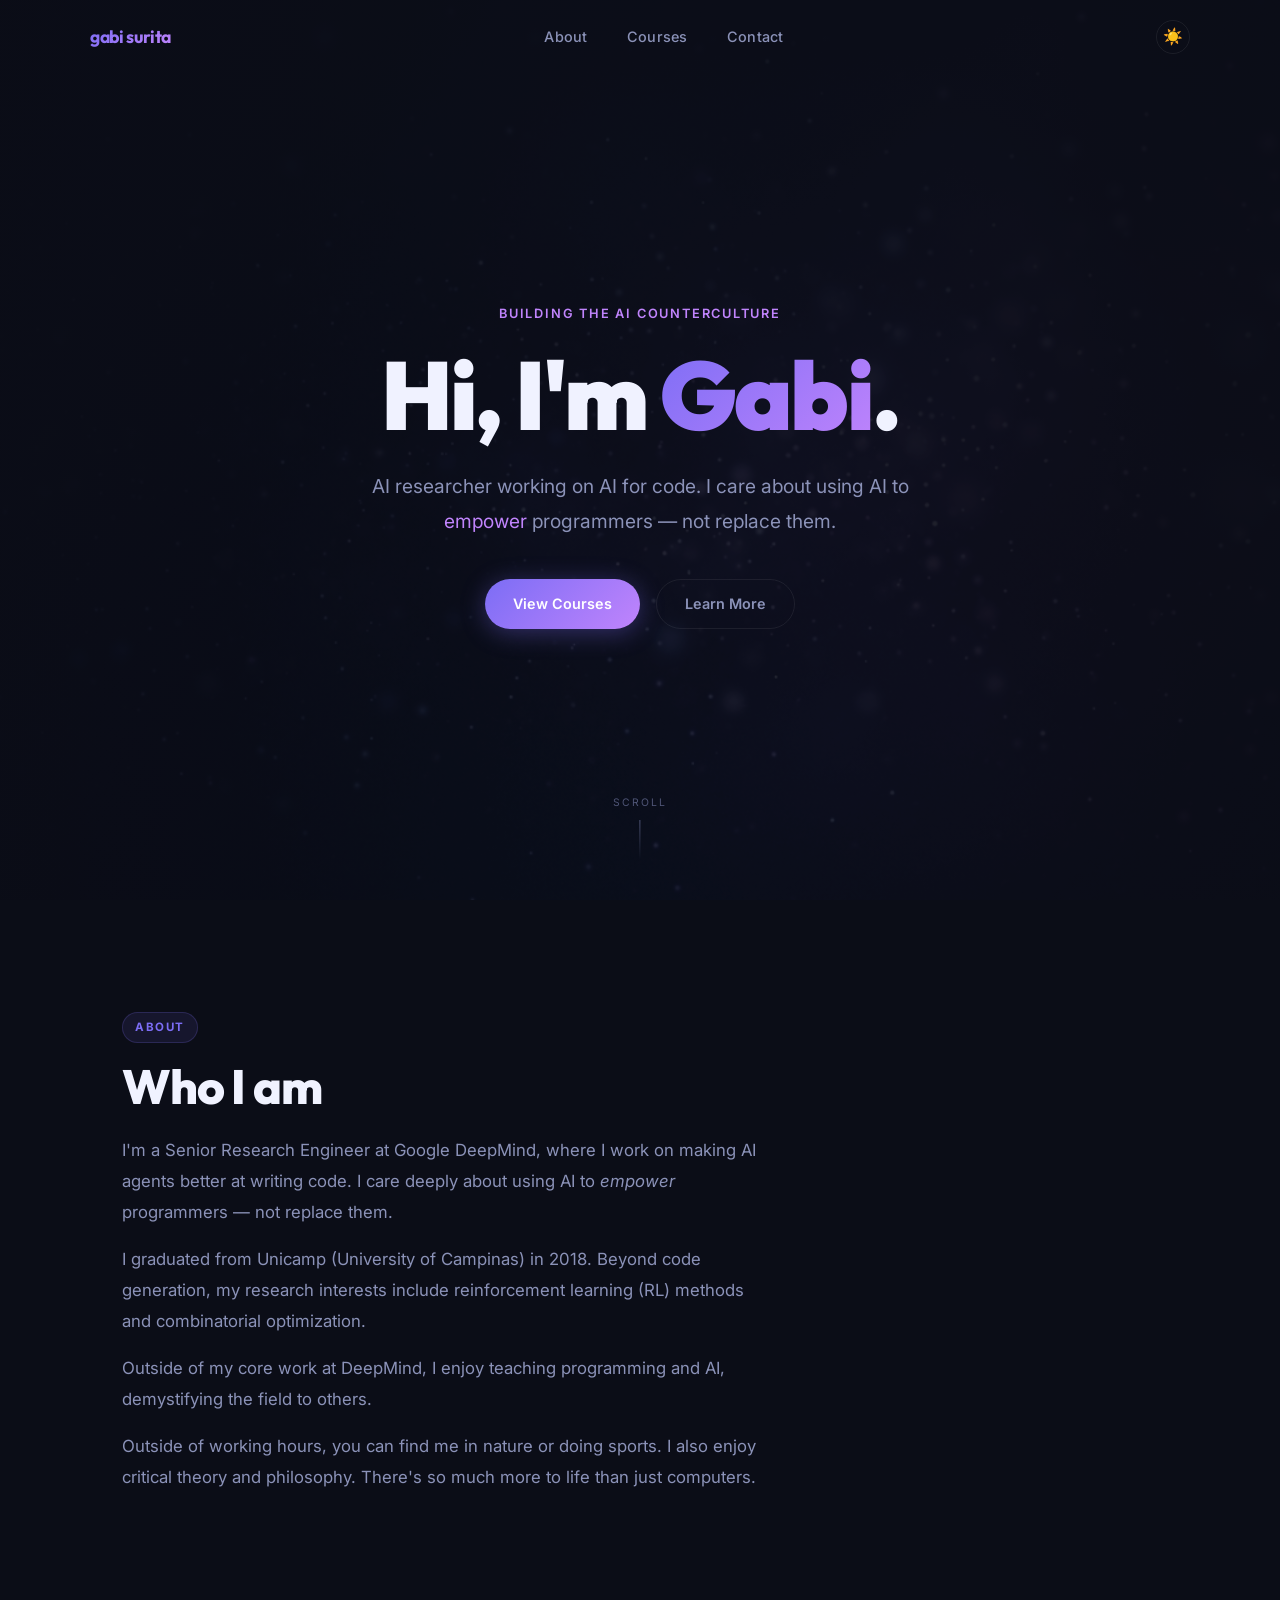
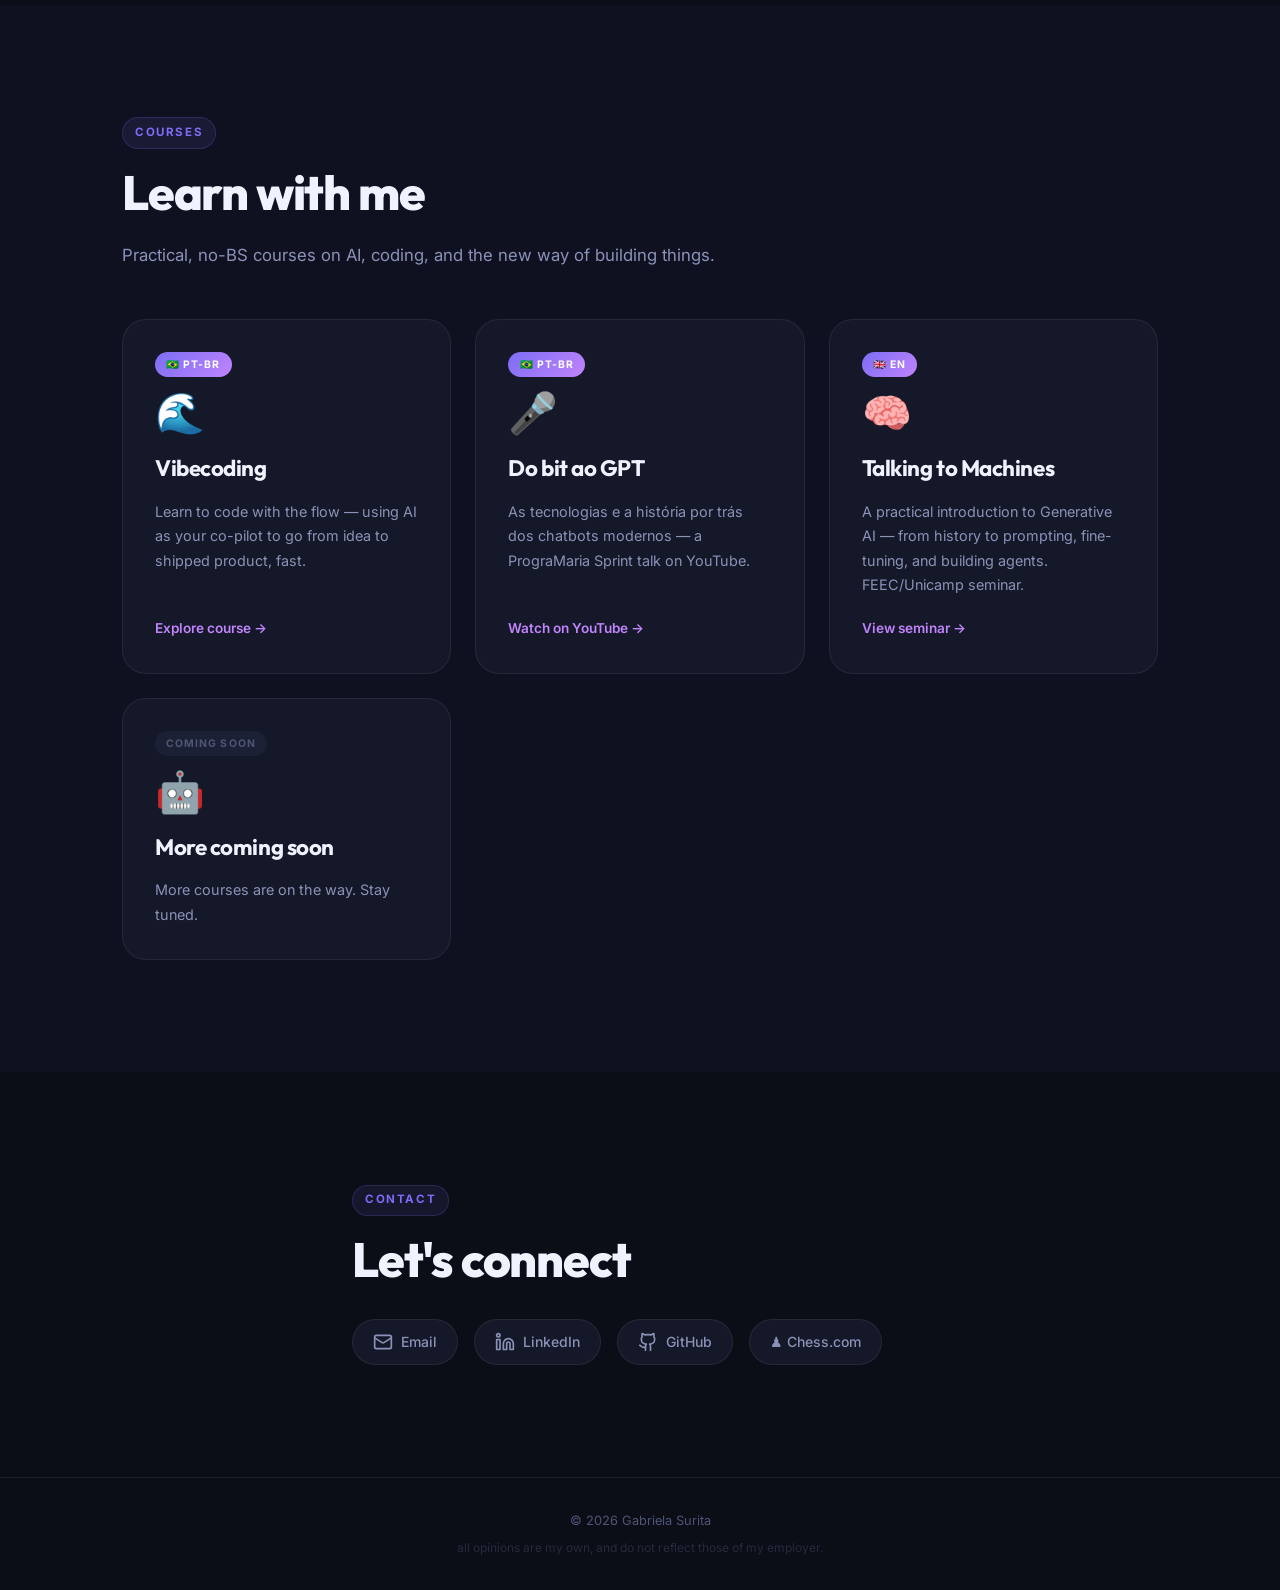
==== index.html @ 7768e952 "Add old courses" ====
<!DOCTYPE html>
<html lang="en">

<head>
  <meta charset="UTF-8" />
  <meta name="viewport" content="width=device-width, initial-scale=1.0" />
  <title>Gabi Surita — Building the AI Counterculture</title>
  <meta name="description"
    content="Gabriela Surita — AI researcher working on Gemini, code generation, and empowering developers through AI." />
  <link rel="preconnect" href="https://fonts.googleapis.com" />
  <link rel="preconnect" href="https://fonts.gstatic.com" crossorigin />
  <link
    href="https://fonts.googleapis.com/css2?family=Inter:wght@300;400;500;600;700&family=Outfit:wght@300;400;600;700;900&display=swap"
    rel="stylesheet" />
  <link rel="stylesheet" href="assets/style.css" />
</head>

<body>

  <!-- NAV -->
  <nav class="nav" id="nav">
    <div class="nav-inner">
      <a href="/" class="nav-logo">gabi surita</a>
      <ul class="nav-links" id="nav-links">
        <li><a href="#about">About</a></li>
        <li><a href="#courses">Courses</a></li>
        <li><a href="#contact">Contact</a></li>
      </ul>
      <button class="nav-toggle" id="nav-toggle" aria-label="Toggle menu">
        <span></span><span></span><span></span>
      </button>
      <button class="theme-toggle" id="theme-toggle" aria-label="Mudar para modo claro">☀️</button>
    </div>
  </nav>

  <!-- HERO -->
  <section class="hero" id="hero">
    <div class="hero-bg"></div>
    <div class="hero-content">
      <p class="hero-eyebrow">Building the AI Counterculture</p>
      <h1 class="hero-title">Hi, I'm <span class="gradient-text">Gabi</span>.</h1>
      <p class="hero-subtitle">AI researcher working on AI for code. I care about using AI to <em>empower</em>
        programmers — not replace them.</p>
      <div class="hero-cta">
        <a href="#courses" class="btn btn-primary" id="hero-courses-btn">View Courses</a>
        <a href="#about" class="btn btn-ghost" id="hero-about-btn">Learn More</a>
      </div>
    </div>
    <div class="hero-scroll-hint">
      <span>scroll</span>
      <div class="scroll-line"></div>
    </div>
  </section>

  <!-- ABOUT -->
  <section class="section" id="about">
    <div class="container">
      <span class="section-label">About</span>
      <h2 class="section-title">Who I am</h2>
      <p class="section-body" style="margin-bottom: 1rem;">
        I'm a Senior Research Engineer at Google DeepMind, where I work on making AI agents better at writing code.
        I care deeply about using AI to <em>empower</em> programmers — not replace them.
      </p>
      <p class="section-body" style="margin-bottom: 1rem;">
        I graduated from Unicamp (University of Campinas) in 2018. Beyond code generation, my research interests include
        reinforcement learning (RL) methods and combinatorial optimization.
      </p>
      <p class="section-body" style="margin-bottom: 1rem;">
        Outside of my core work at DeepMind, I enjoy teaching programming and AI, demystifying the field to others.
      <p class="section-body">
        Outside of working hours, you can find me in nature or doing sports. I also enjoy critical theory and
        philosophy. There's so much more to life than just computers.
      </p>
    </div>
  </section>

  <!-- COURSES -->
  <section class="section section-alt" id="courses">
    <div class="container">
      <span class="section-label">Courses</span>
      <h2 class="section-title">Learn with me</h2>
      <p class="section-body">Practical, no-BS courses on AI, coding, and the new way of building things.</p>

      <div class="course-grid">

        <!-- Vibecoding -->
        <a href="courses/vibecoding/" class="course-card" id="course-vibecoding">
          <div class="course-card-tag">🇧🇷 PT-BR</div>
          <div class="course-card-icon">🌊</div>
          <h3 class="course-card-title">Vibecoding</h3>
          <p class="course-card-desc">Learn to code with the flow — using AI as your co-pilot to go from idea to shipped
            product, fast.</p>
          <span class="course-card-cta">Explore course →</span>
        </a>

        <!-- PrograMaria Sprint talk -->
        <a href="https://www.youtube.com/watch?v=aiUDyA1ciVA" target="_blank" rel="noopener" class="course-card"
          id="course-progamaria-talk">
          <div class="course-card-tag">🇧🇷 PT-BR</div>
          <div class="course-card-icon">🎤</div>
          <h3 class="course-card-title">Do bit ao GPT</h3>
          <p class="course-card-desc">As tecnologias e a história por trás dos chatbots modernos — a PrograMaria Sprint
            talk on YouTube.</p>
          <span class="course-card-cta">Watch on YouTube →</span>
        </a>

        <!-- FEEC/Unicamp seminar -->
        <a href="https://feec-seminar-comp-eng.github.io/seminars/seminars-1-2024/6/" target="_blank" rel="noopener"
          class="course-card" id="course-feec-talk">
          <div class="course-card-tag">🇬🇧 EN</div>
          <div class="course-card-icon">🧠</div>
          <h3 class="course-card-title">Talking to Machines</h3>
          <p class="course-card-desc">A practical introduction to Generative AI — from history to prompting,
            fine-tuning, and building agents. FEEC/Unicamp seminar.</p>
          <span class="course-card-cta">View seminar →</span>
        </a>

        <!-- Placeholder card -->
        <div class="course-card course-card-coming" id="course-coming-1">
          <div class="course-card-tag course-card-tag-soon">Coming Soon</div>
          <div class="course-card-icon">🤖</div>
          <h3 class="course-card-title">More coming soon</h3>
          <p class="course-card-desc">More courses are on the way. Stay tuned.</p>
        </div>

      </div>
    </div>
  </section>

  <!-- CONTACT -->
  <section class="section" id="contact">
    <div class="container contact-inner">
      <span class="section-label">Contact</span>
      <h2 class="section-title">Let's connect</h2>
      <div class="contact-links">
        <a href="mailto:gabsurita@gmail.com" class="contact-link" id="contact-email">
          <svg xmlns="http://www.w3.org/2000/svg" width="20" height="20" viewBox="0 0 24 24" fill="none"
            stroke="currentColor" stroke-width="2" stroke-linecap="round" stroke-linejoin="round">
            <rect x="2" y="4" width="20" height="16" rx="2" />
            <path d="m22 7-8.97 5.7a1.94 1.94 0 0 1-2.06 0L2 7" />
          </svg>
          Email
        </a>
        <a href="https://br.linkedin.com/in/gabriela-surita" target="_blank" rel="noopener" class="contact-link"
          id="contact-linkedin">
          <svg xmlns="http://www.w3.org/2000/svg" width="20" height="20" viewBox="0 0 24 24" fill="none"
            stroke="currentColor" stroke-width="2" stroke-linecap="round" stroke-linejoin="round">
            <path d="M16 8a6 6 0 0 1 6 6v7h-4v-7a2 2 0 0 0-2-2 2 2 0 0 0-2 2v7h-4v-7a6 6 0 0 1 6-6z" />
            <rect x="2" y="9" width="4" height="12" />
            <circle cx="4" cy="4" r="2" />
          </svg>
          LinkedIn
        </a>
        <a href="https://github.com/gabisurita" target="_blank" rel="noopener" class="contact-link" id="contact-github">
          <svg xmlns="http://www.w3.org/2000/svg" width="20" height="20" viewBox="0 0 24 24" fill="none"
            stroke="currentColor" stroke-width="2" stroke-linecap="round" stroke-linejoin="round">
            <path
              d="M15 22v-4a4.8 4.8 0 0 0-1-3.5c3 0 6-2 6-5.5.08-1.25-.27-2.48-1-3.5.28-1.15.28-2.35 0-3.5 0 0-1 0-3 1.5-2.64-.5-5.36-.5-8 0C6 2 5 2 5 2c-.3 1.15-.3 2.35 0 3.5A5.403 5.403 0 0 0 4 9c0 3.5 3 5.5 6 5.5-.39.49-.68 1.05-.85 1.65-.17.6-.22 1.23-.15 1.85v4" />
            <path d="M9 18c-4.51 2-5-2-7-2" />
          </svg>
          GitHub
        </a>
        <a href="https://www.chess.com/member/gabsurita" target="_blank" rel="noopener" class="contact-link"
          id="contact-chess">
          ♟ Chess.com
        </a>
      </div>
    </div>
  </section>

  <!-- FOOTER -->
  <footer class="footer">
    <p>© 2026 Gabriela Surita</p>
    <p style="font-size: 0.75rem; opacity: 0.4; margin-top: 0.35rem;">all opinions are my own, and do not reflect those
      of my employer.</p>
  </footer>

  <script src="assets/main.js"></script>
</body>

</html>
---- assets/style.css ----
/* =============================================
   DESIGN TOKENS
   ============================================= */
:root {
  --bg:           #0b0d17;
  --bg-alt:       #0f1120;
  --surface:      #151828;
  --surface-hover:#1c2035;
  --border:       rgba(255,255,255,0.07);
  --text-primary: #f0f2ff;
  --text-secondary:#8b92b8;
  --text-muted:   #4f5576;
  --accent:       #7c6df5;
  --accent-2:     #c084fc;
  --accent-glow:  rgba(124,109,245,0.35);
  --radius-sm:    8px;
  --radius-md:    16px;
  --radius-lg:    24px;
  --font-display: 'Outfit', sans-serif;
  --font-body:    'Inter', sans-serif;
  --transition:   0.25s ease;
  --max-w:        1100px;
}

/* =============================================
   RESET & BASE
   ============================================= */
*, *::before, *::after { box-sizing: border-box; margin: 0; padding: 0; }

html { scroll-behavior: smooth; font-size: 16px; }

body {
  font-family: var(--font-body);
  background: var(--bg);
  color: var(--text-primary);
  line-height: 1.7;
  -webkit-font-smoothing: antialiased;
  overflow-x: hidden;
}

a { color: inherit; text-decoration: none; }
img { max-width: 100%; display: block; }
ul { list-style: none; }

/* =============================================
   UTILITY
   ============================================= */
.container {
  max-width: var(--max-w);
  margin: 0 auto;
  padding: 0 2rem;
}

.gradient-text {
  background: linear-gradient(135deg, var(--accent), var(--accent-2));
  -webkit-background-clip: text;
  -webkit-text-fill-color: transparent;
  background-clip: text;
}

/* =============================================
   NAV
   ============================================= */
.nav {
  position: fixed;
  top: 0;
  width: 100%;
  z-index: 100;
  padding: 1.25rem 2rem;
  transition: background var(--transition), backdrop-filter var(--transition);
}

.nav.scrolled {
  background: rgba(11,13,23,0.85);
  backdrop-filter: blur(18px);
  -webkit-backdrop-filter: blur(18px);
  border-bottom: 1px solid var(--border);
}

.nav-inner {
  max-width: var(--max-w);
  margin: 0 auto;
  display: flex;
  align-items: center;
  justify-content: space-between;
}

.nav-logo {
  font-family: var(--font-display);
  font-weight: 700;
  font-size: 1.1rem;
  letter-spacing: -0.02em;
  background: linear-gradient(135deg, var(--accent), var(--accent-2));
  -webkit-background-clip: text;
  -webkit-text-fill-color: transparent;
  background-clip: text;
}

.nav-links {
  display: flex;
  gap: 2.5rem;
}

.nav-links a {
  font-size: 0.9rem;
  color: var(--text-secondary);
  font-weight: 500;
  letter-spacing: 0.01em;
  transition: color var(--transition);
}

.nav-links a:hover { color: var(--text-primary); }

.nav-toggle {
  display: none;
  flex-direction: column;
  gap: 5px;
  background: none;
  border: none;
  cursor: pointer;
  padding: 4px;
}

.nav-toggle span {
  display: block;
  width: 22px;
  height: 2px;
  background: var(--text-secondary);
  border-radius: 2px;
  transition: var(--transition);
}

/* =============================================
   BUTTONS
   ============================================= */
.btn {
  display: inline-flex;
  align-items: center;
  gap: 0.5rem;
  padding: 0.75rem 1.75rem;
  border-radius: 100px;
  font-size: 0.9rem;
  font-weight: 600;
  font-family: var(--font-body);
  cursor: pointer;
  transition: all var(--transition);
  border: none;
}

.btn-primary {
  background: linear-gradient(135deg, var(--accent), var(--accent-2));
  color: #fff;
  box-shadow: 0 4px 24px var(--accent-glow);
}

.btn-primary:hover {
  transform: translateY(-2px);
  box-shadow: 0 8px 32px var(--accent-glow);
}

.btn-ghost {
  background: transparent;
  color: var(--text-secondary);
  border: 1px solid var(--border);
}

.btn-ghost:hover {
  color: var(--text-primary);
  border-color: rgba(255,255,255,0.2);
  background: var(--surface);
}

/* =============================================
   HERO
   ============================================= */
.hero {
  position: relative;
  min-height: 100vh;
  display: flex;
  flex-direction: column;
  align-items: center;
  justify-content: center;
  text-align: center;
  overflow: hidden;
  padding: 6rem 2rem 4rem;
}

.hero-bg {
  position: absolute;
  inset: 0;
  background-image: url('../assets/hero_bg.png');
  background-size: cover;
  background-position: center;
  opacity: 0.55;
  z-index: 0;
}

.hero-bg::after {
  content: '';
  position: absolute;
  inset: 0;
  background: radial-gradient(ellipse at center bottom, rgba(11,13,23,0.7) 0%, rgba(11,13,23,0.95) 75%);
}

.hero-content {
  position: relative;
  z-index: 1;
  max-width: 780px;
}

.hero-eyebrow {
  font-size: 0.8rem;
  font-weight: 600;
  letter-spacing: 0.14em;
  text-transform: uppercase;
  color: var(--accent-2);
  margin-bottom: 1.25rem;
  opacity: 0;
  animation: fadeUp 0.7s 0.2s forwards;
}

.hero-title {
  font-family: var(--font-display);
  font-size: clamp(3rem, 8vw, 6rem);
  font-weight: 900;
  line-height: 1.05;
  letter-spacing: -0.03em;
  margin-bottom: 1.5rem;
  opacity: 0;
  animation: fadeUp 0.7s 0.35s forwards;
}

.hero-subtitle {
  font-size: clamp(1rem, 2.5vw, 1.2rem);
  color: var(--text-secondary);
  max-width: 580px;
  margin: 0 auto 2.5rem;
  line-height: 1.8;
  opacity: 0;
  animation: fadeUp 0.7s 0.5s forwards;
}

.hero-subtitle em { color: var(--accent-2); font-style: normal; }

.hero-cta {
  display: flex;
  gap: 1rem;
  justify-content: center;
  flex-wrap: wrap;
  opacity: 0;
  animation: fadeUp 0.7s 0.65s forwards;
}

.hero-scroll-hint {
  position: absolute;
  bottom: 2.5rem;
  left: 50%;
  transform: translateX(-50%);
  display: flex;
  flex-direction: column;
  align-items: center;
  gap: 0.5rem;
  z-index: 1;
  opacity: 0;
  animation: fadeIn 1s 1.2s forwards;
}

.hero-scroll-hint span {
  font-size: 0.65rem;
  letter-spacing: 0.18em;
  text-transform: uppercase;
  color: var(--text-muted);
}

.scroll-line {
  width: 1px;
  height: 40px;
  background: linear-gradient(to bottom, var(--text-muted), transparent);
  animation: scrollPulse 2s infinite;
}

/* =============================================
   SECTIONS
   ============================================= */
.section {
  padding: 7rem 0;
}

.section-alt {
  background: var(--bg-alt);
}

.section-label {
  display: inline-block;
  font-size: 0.72rem;
  font-weight: 700;
  letter-spacing: 0.14em;
  text-transform: uppercase;
  color: var(--accent);
  margin-bottom: 1rem;
  background: rgba(124,109,245,0.1);
  padding: 0.3rem 0.75rem;
  border-radius: 100px;
  border: 1px solid rgba(124,109,245,0.2);
}

.section-title {
  font-family: var(--font-display);
  font-size: clamp(2rem, 5vw, 3rem);
  font-weight: 800;
  letter-spacing: -0.025em;
  line-height: 1.15;
  margin-bottom: 1.25rem;
}

.section-body {
  font-size: 1.05rem;
  color: var(--text-secondary);
  max-width: 640px;
  line-height: 1.85;
}

/* =============================================
   COURSE GRID
   ============================================= */
.course-grid {
  display: grid;
  grid-template-columns: repeat(auto-fill, minmax(300px, 1fr));
  gap: 1.5rem;
  margin-top: 3rem;
}

.course-card {
  position: relative;
  background: var(--surface);
  border: 1px solid var(--border);
  border-radius: var(--radius-lg);
  padding: 2rem;
  display: flex;
  flex-direction: column;
  gap: 0.75rem;
  transition: all var(--transition);
  overflow: hidden;
}

.course-card::before {
  content: '';
  position: absolute;
  inset: 0;
  border-radius: inherit;
  background: linear-gradient(135deg, rgba(124,109,245,0.08), rgba(192,132,252,0.04));
  opacity: 0;
  transition: opacity var(--transition);
}

a.course-card:hover {
  border-color: rgba(124,109,245,0.4);
  transform: translateY(-4px);
  box-shadow: 0 20px 50px rgba(0,0,0,0.4), 0 0 0 1px rgba(124,109,245,0.15);
}

a.course-card:hover::before { opacity: 1; }

.course-card-coming {
  opacity: 0.5;
  cursor: default;
}

.course-card-tag {
  display: inline-flex;
  align-self: flex-start;
  font-size: 0.65rem;
  font-weight: 700;
  letter-spacing: 0.1em;
  text-transform: uppercase;
  padding: 0.25rem 0.7rem;
  border-radius: 100px;
  background: linear-gradient(135deg, var(--accent), var(--accent-2));
  color: #fff;
}

.course-card-tag-soon {
  background: var(--surface-hover);
  color: var(--text-muted);
}

.course-card-icon {
  font-size: 2.5rem;
  line-height: 1;
  margin: 0.25rem 0;
}

.course-card-title {
  font-family: var(--font-display);
  font-size: 1.4rem;
  font-weight: 700;
  letter-spacing: -0.02em;
}

.course-card-desc {
  font-size: 0.9rem;
  color: var(--text-secondary);
  line-height: 1.7;
  flex: 1;
}

.course-card-cta {
  font-size: 0.85rem;
  font-weight: 600;
  color: var(--accent-2);
  margin-top: 0.5rem;
  transition: gap var(--transition);
}

/* =============================================
   CONTACT
   ============================================= */
.contact-inner { max-width: 640px; }

.contact-links {
  display: flex;
  flex-wrap: wrap;
  gap: 1rem;
  margin-top: 2rem;
}

.contact-link {
  display: inline-flex;
  align-items: center;
  gap: 0.5rem;
  padding: 0.65rem 1.25rem;
  border-radius: 100px;
  font-size: 0.875rem;
  font-weight: 500;
  color: var(--text-secondary);
  background: var(--surface);
  border: 1px solid var(--border);
  transition: all var(--transition);
}

.contact-link:hover {
  color: var(--text-primary);
  border-color: rgba(255,255,255,0.2);
  background: var(--surface-hover);
  transform: translateY(-2px);
}

/* =============================================
   FOOTER
   ============================================= */
.footer {
  text-align: center;
  padding: 2rem;
  border-top: 1px solid var(--border);
  color: var(--text-muted);
  font-size: 0.8rem;
}

/* =============================================
   ANIMATIONS
   ============================================= */
@keyframes fadeUp {
  from { opacity: 0; transform: translateY(24px); }
  to   { opacity: 1; transform: translateY(0); }
}

@keyframes fadeIn {
  from { opacity: 0; }
  to   { opacity: 1; }
}

@keyframes scrollPulse {
  0%, 100% { opacity: 0.3; transform: scaleY(1); }
  50%       { opacity: 0.8; transform: scaleY(1.1); }
}

/* =============================================
   RESPONSIVE
   ============================================= */
@media (max-width: 720px) {
  .nav-links {
    display: none;
    flex-direction: column;
    position: fixed;
    inset: 0;
    background: rgba(11,13,23,0.97);
    backdrop-filter: blur(20px);
    align-items: center;
    justify-content: center;
    gap: 2rem;
    z-index: 99;
  }

  .nav-links.open { display: flex; }
  .nav-links a { font-size: 1.5rem; }
  .nav-toggle { display: flex; z-index: 101; }

  .section { padding: 5rem 0; }
  .hero-cta { flex-direction: column; align-items: center; }
  .btn { width: 100%; max-width: 280px; justify-content: center; }
}
/* =============================================
   LIGHT MODE
   ============================================= */
html[data-theme="light"] {
  --bg:           #f8f9ff;
  --bg-alt:       #eef0fb;
  --surface:      #ffffff;
  --surface-hover:#eef0ff;
  --border:       rgba(0,0,0,0.09);
  --text-primary: #0b0d17;
  --text-secondary:#4a5076;
  --text-muted:   #8b92b8;
  --accent-glow:  rgba(124,109,245,0.12);
}

html[data-theme="light"] .nav.scrolled {
  background: rgba(248,249,255,0.92);
}

html[data-theme="light"] .nav-links {
  background: rgba(248,249,255,0.98);
}

/* Theme Toggle Button */
.theme-toggle {
  background: none;
  border: 1px solid var(--border);
  color: var(--text-secondary);
  border-radius: 100px;
  width: 2.1rem;
  height: 2.1rem;
  display: flex;
  align-items: center;
  justify-content: center;
  cursor: pointer;
  font-size: 1rem;
  transition: all var(--transition);
  flex-shrink: 0;
}
.theme-toggle:hover {
  background: var(--surface);
  color: var(--text-primary);
  border-color: rgba(124,109,245,0.35);
}
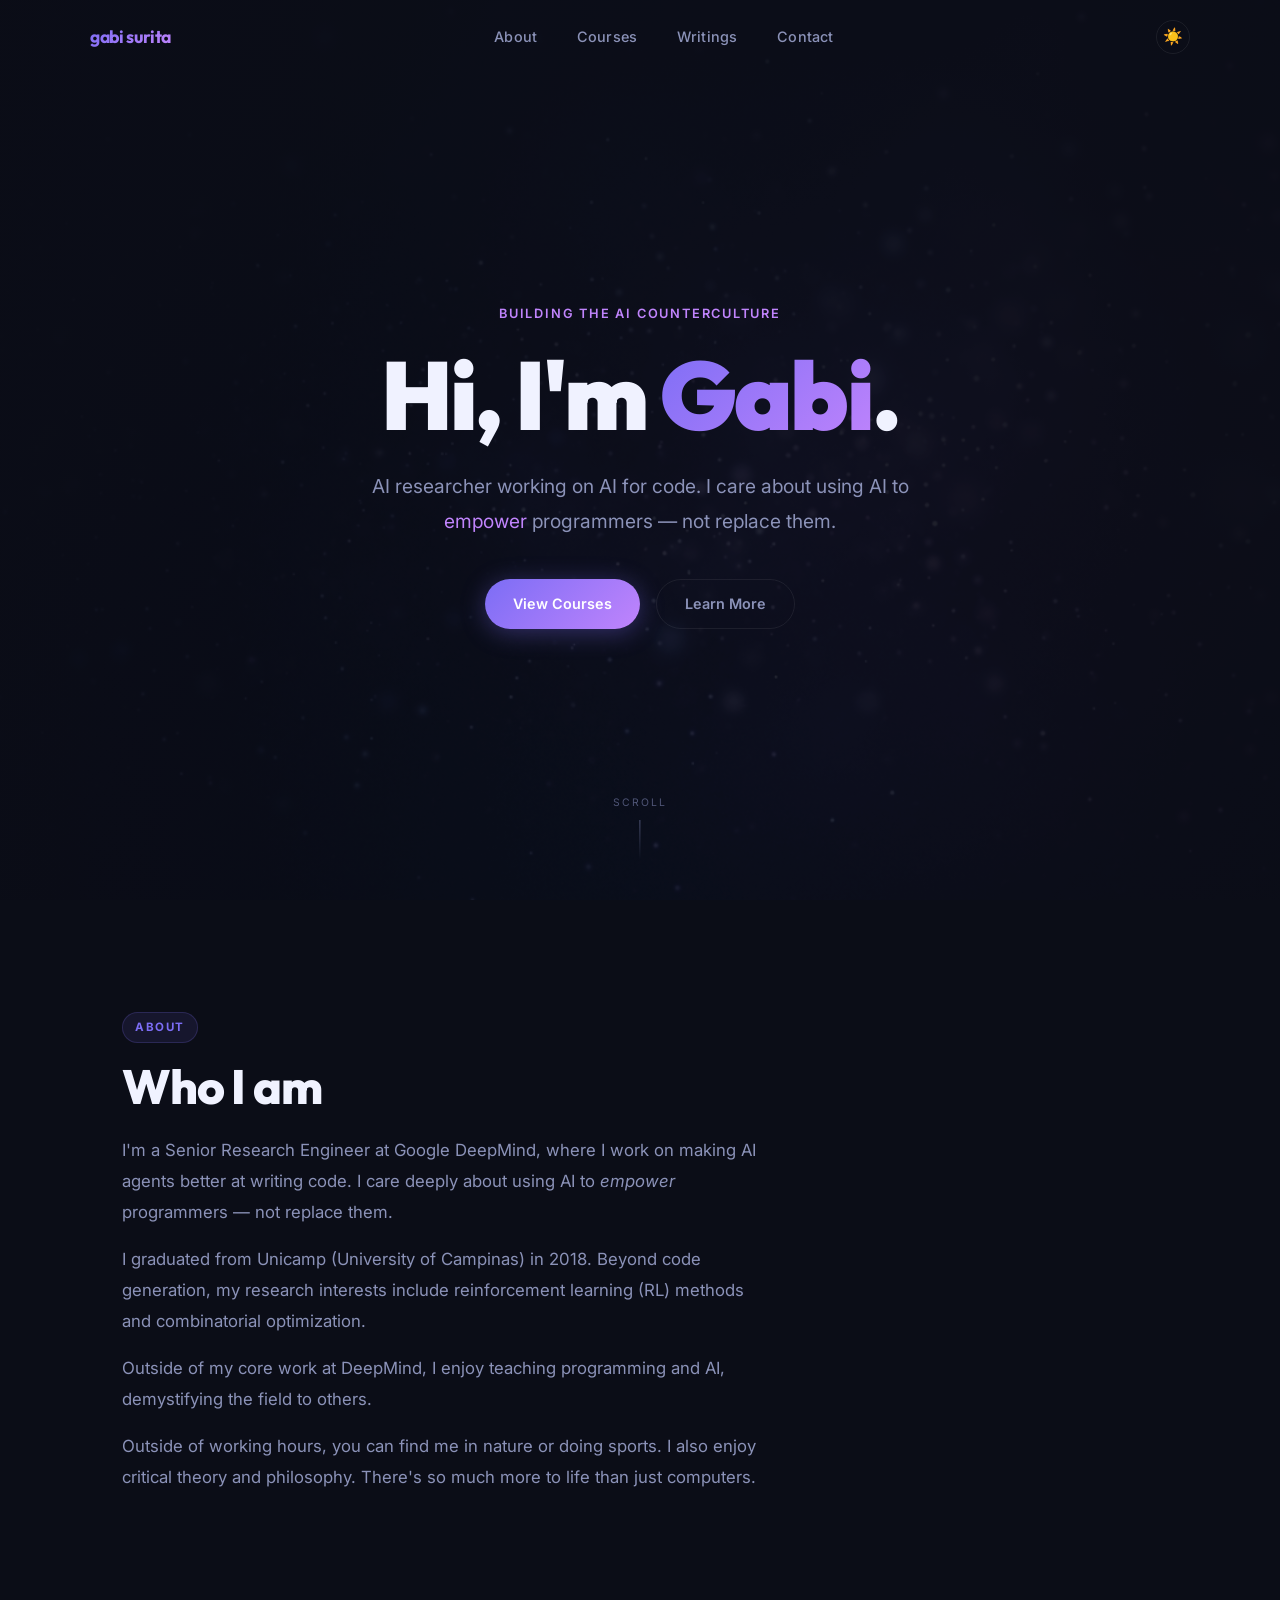
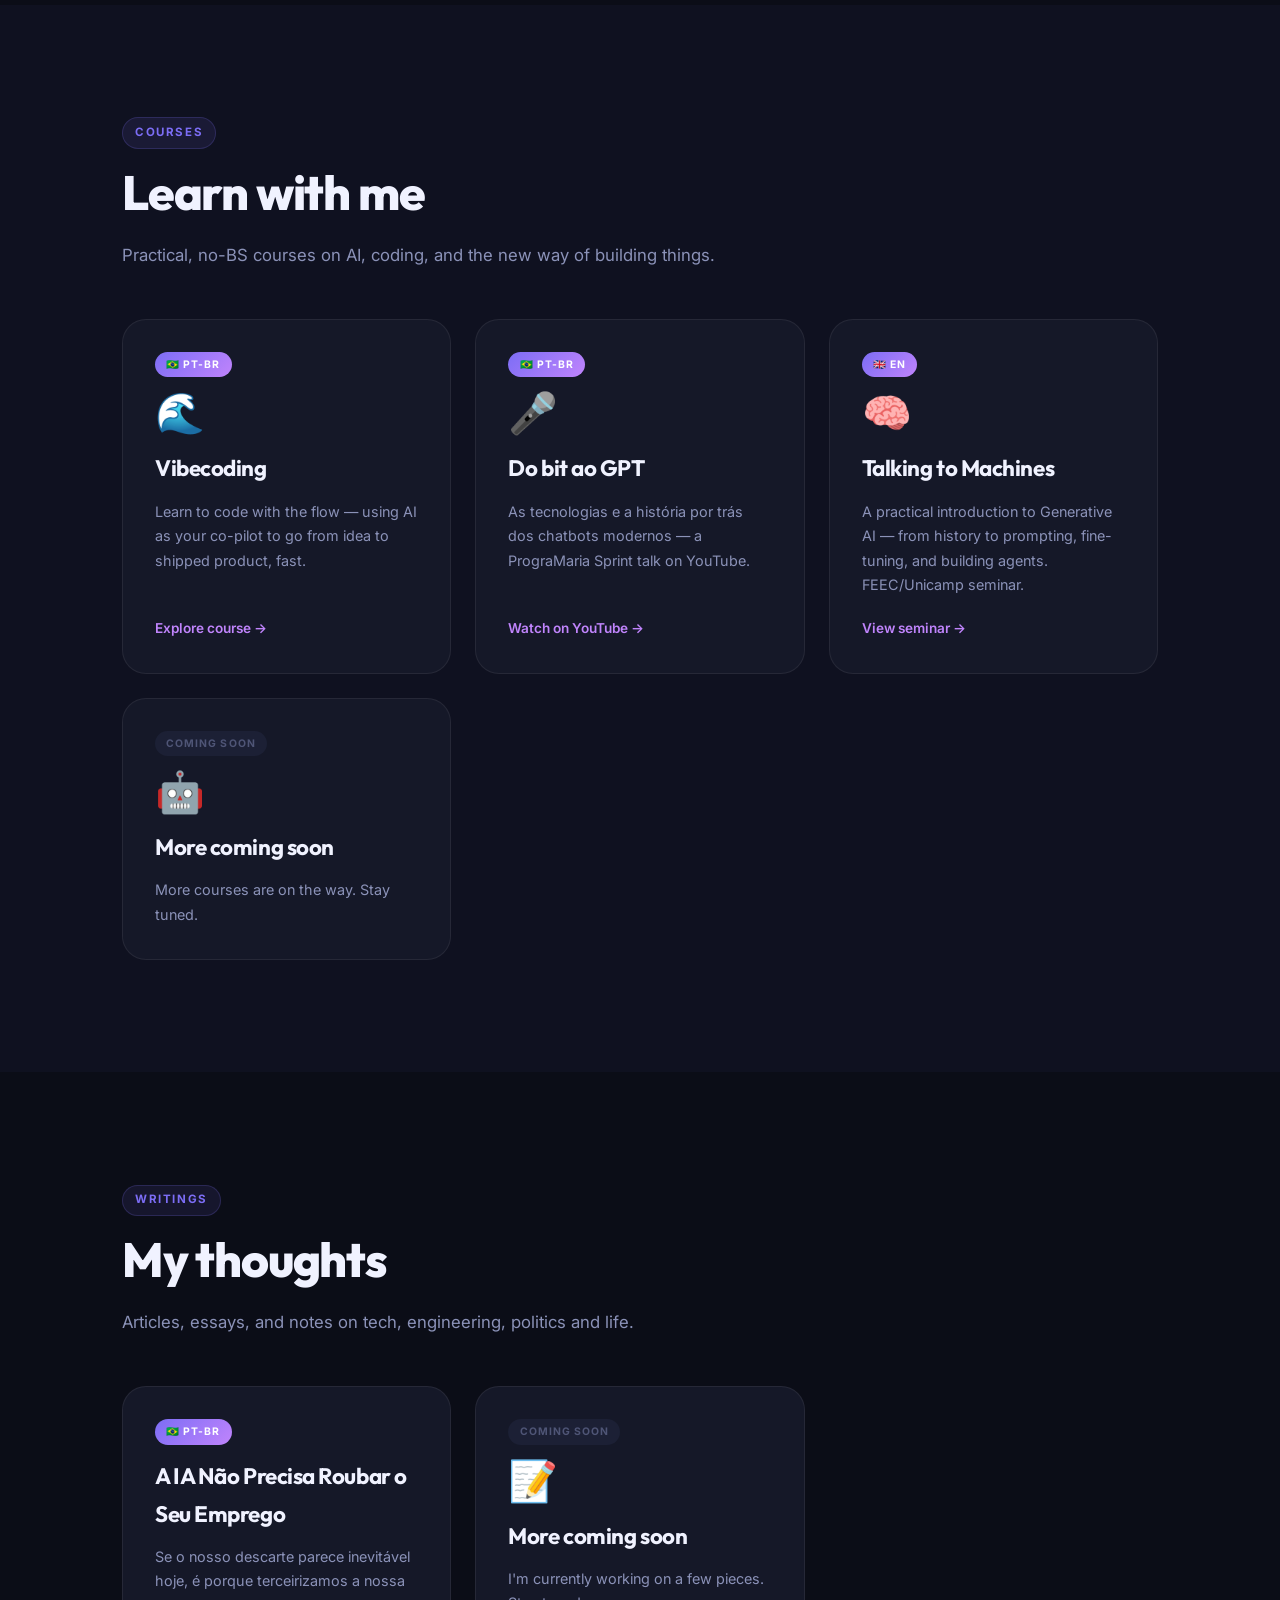
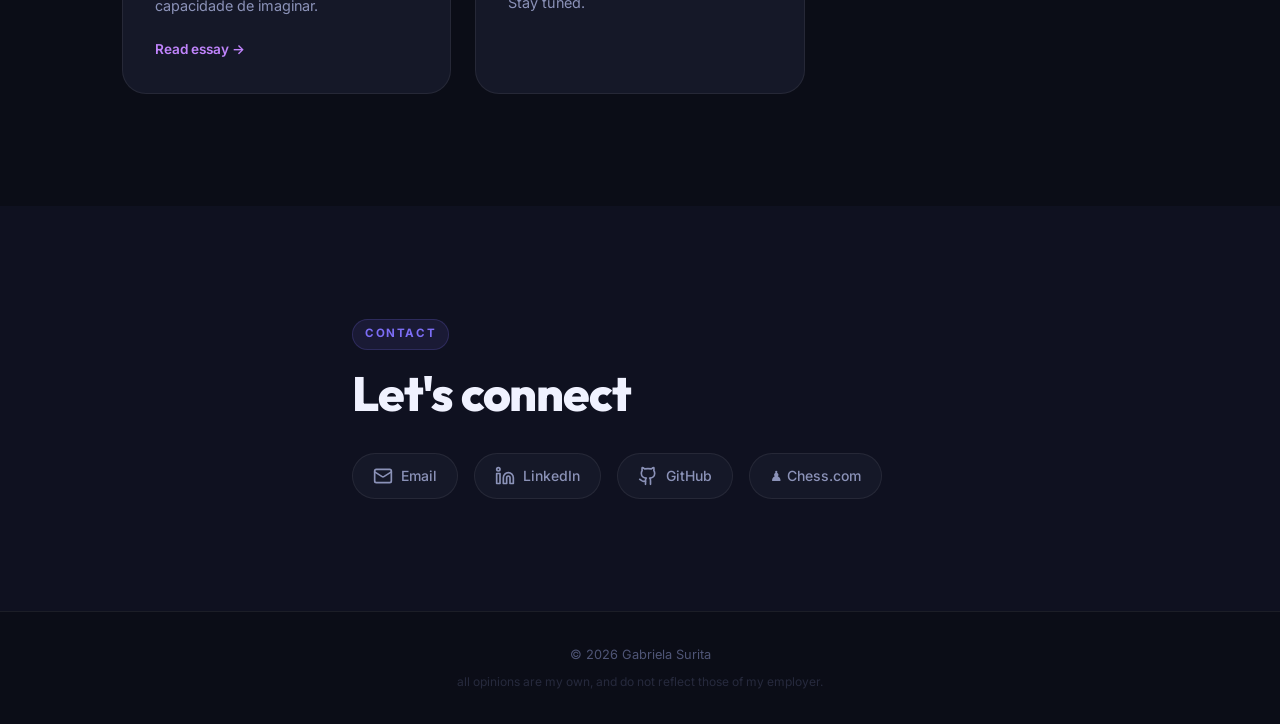
==== commit 294f4e6e: "A IA Não Precisa Roubar o Seu Emprego" ====
--- a/index.html
+++ b/index.html
@@ -24,6 +24,7 @@
       <ul class="nav-links" id="nav-links">
         <li><a href="#about">About</a></li>
         <li><a href="#courses">Courses</a></li>
+        <li><a href="#writings">Writings</a></li>
         <li><a href="#contact">Contact</a></li>
       </ul>
       <button class="nav-toggle" id="nav-toggle" aria-label="Toggle menu">
@@ -127,8 +128,38 @@
     </div>
   </section>
 
+  <!-- WRITINGS -->
+  <section class="section" id="writings">
+    <div class="container">
+      <span class="section-label">Writings</span>
+      <h2 class="section-title">My thoughts</h2>
+      <p class="section-body">Articles, essays, and notes on tech, engineering, politics and life.</p>
+
+      <div class="course-grid">
+
+        <!-- Writing 1 -->
+        <a href="writings/a-ia-nao-precisa-roubar-o-seu-emprego/" class="course-card" id="writing-ia-emprego">
+          <div class="course-card-tag">🇧🇷 PT-BR</div>
+          <h3 class="course-card-title">A IA Não Precisa Roubar o Seu Emprego</h3>
+          <p class="course-card-desc">Se o nosso descarte parece inevitável hoje, é porque terceirizamos a nossa
+            capacidade de imaginar.</p>
+          <span class="course-card-cta">Read essay →</span>
+        </a>
+
+        <!-- Placeholder card -->
+        <div class="course-card course-card-coming" id="writing-coming-1">
+          <div class="course-card-tag course-card-tag-soon">Coming Soon</div>
+          <div class="course-card-icon">📝</div>
+          <h3 class="course-card-title">More coming soon</h3>
+          <p class="course-card-desc">I'm currently working on a few pieces. Stay tuned.</p>
+        </div>
+
+      </div>
+    </div>
+  </section>
+
   <!-- CONTACT -->
-  <section class="section" id="contact">
+  <section class="section section-alt" id="contact">
     <div class="container contact-inner">
       <span class="section-label">Contact</span>
       <h2 class="section-title">Let's connect</h2>
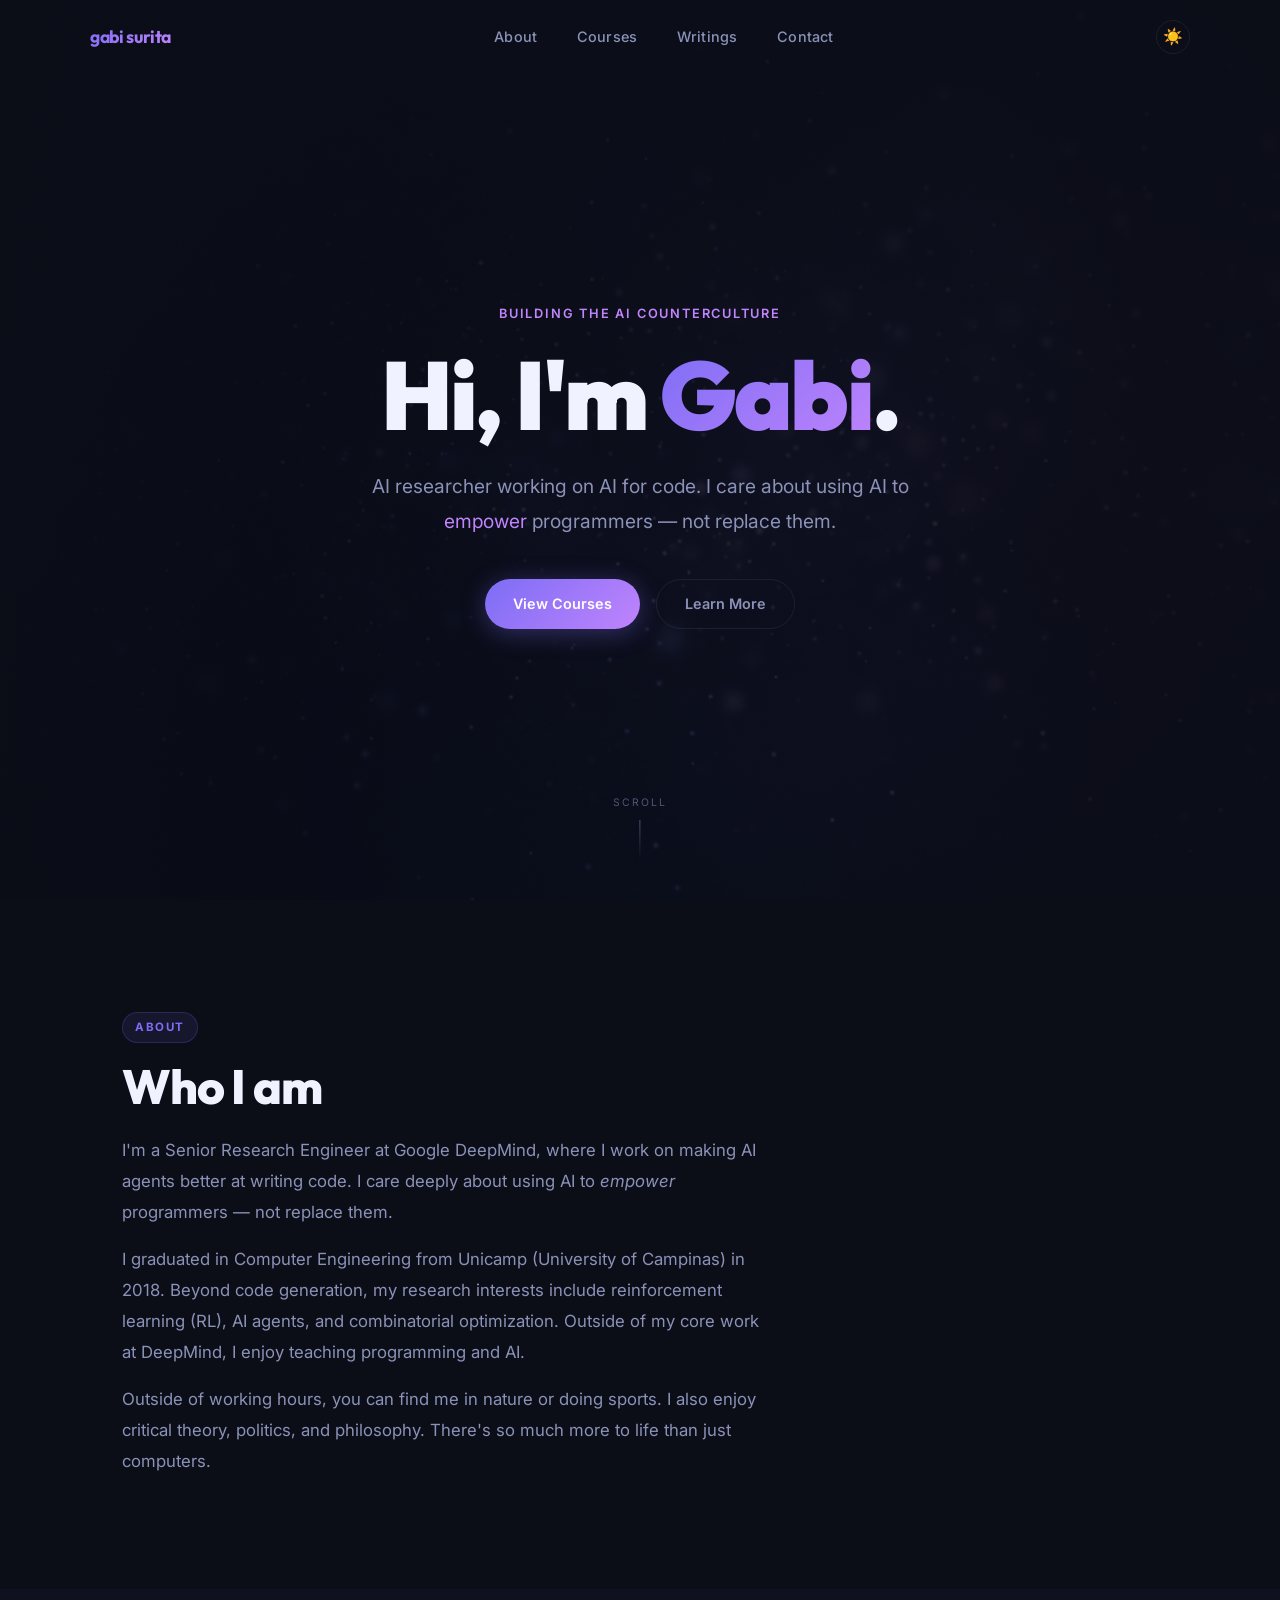
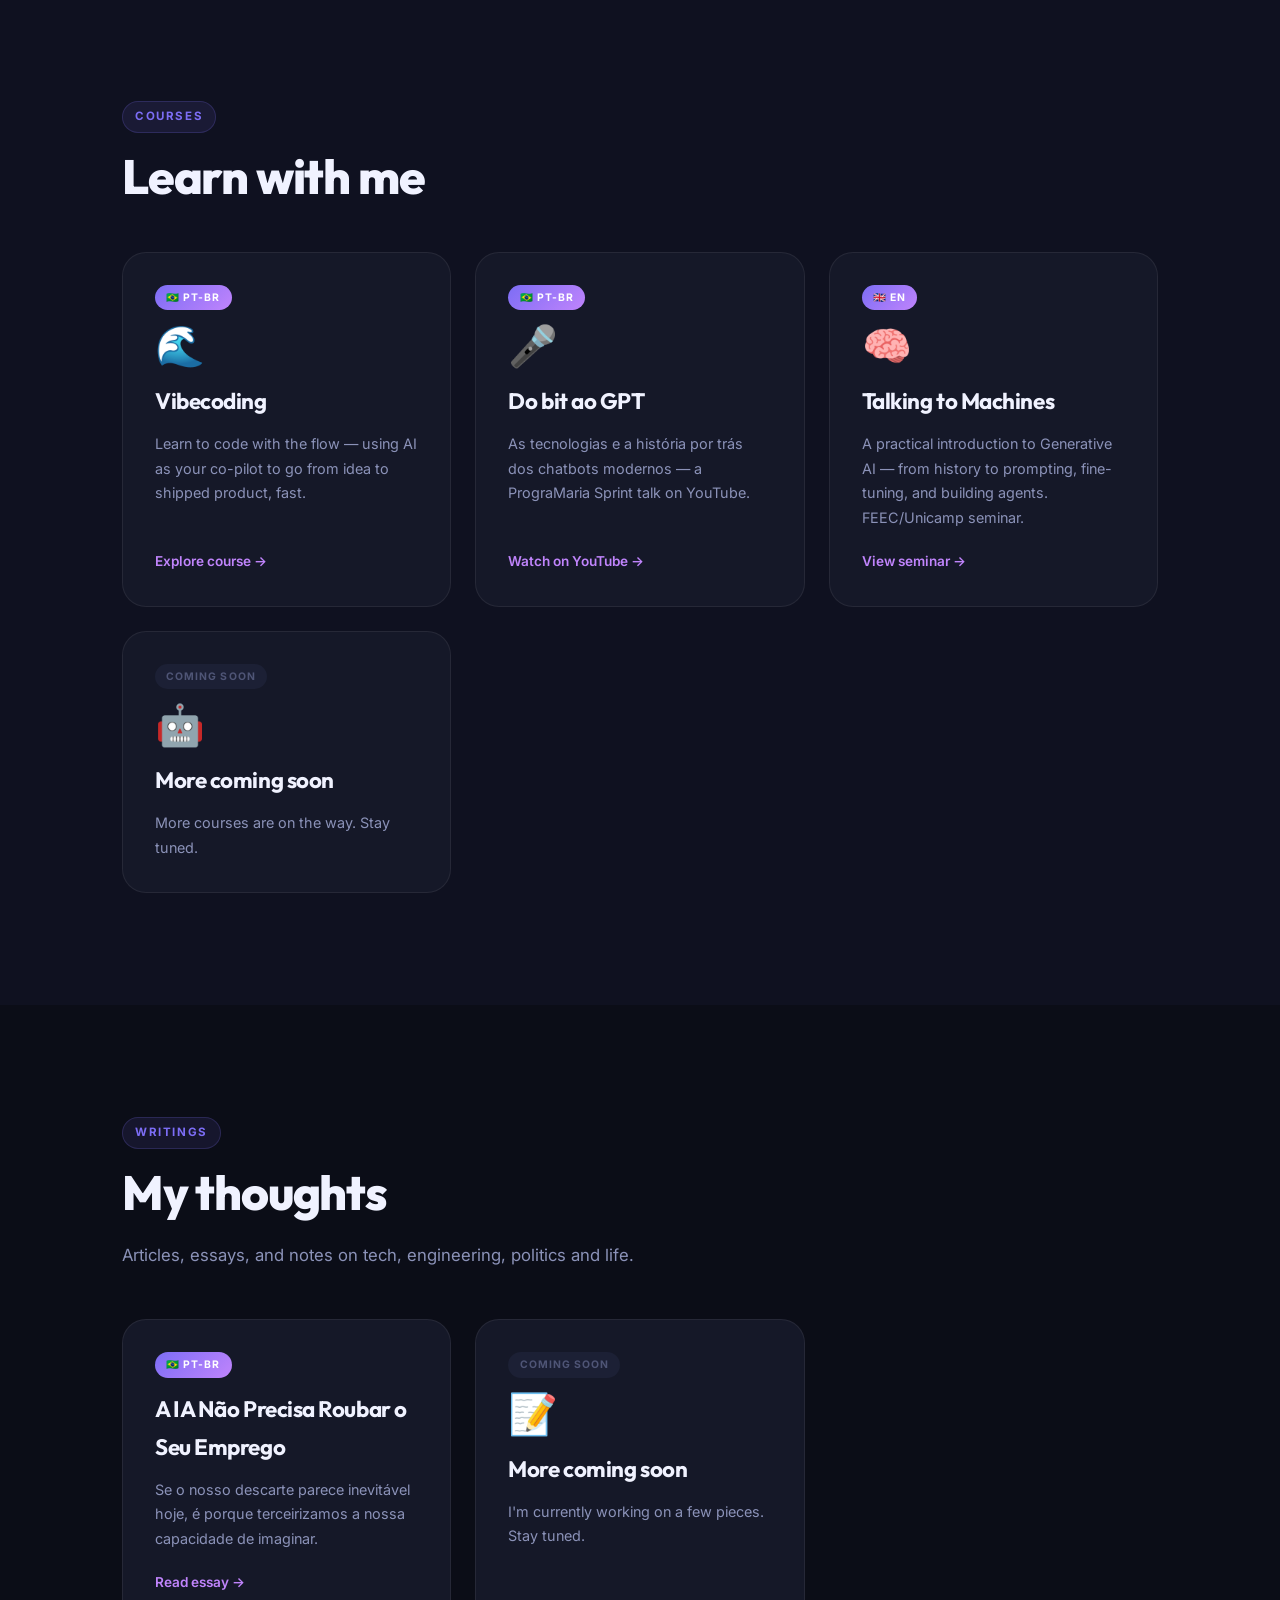
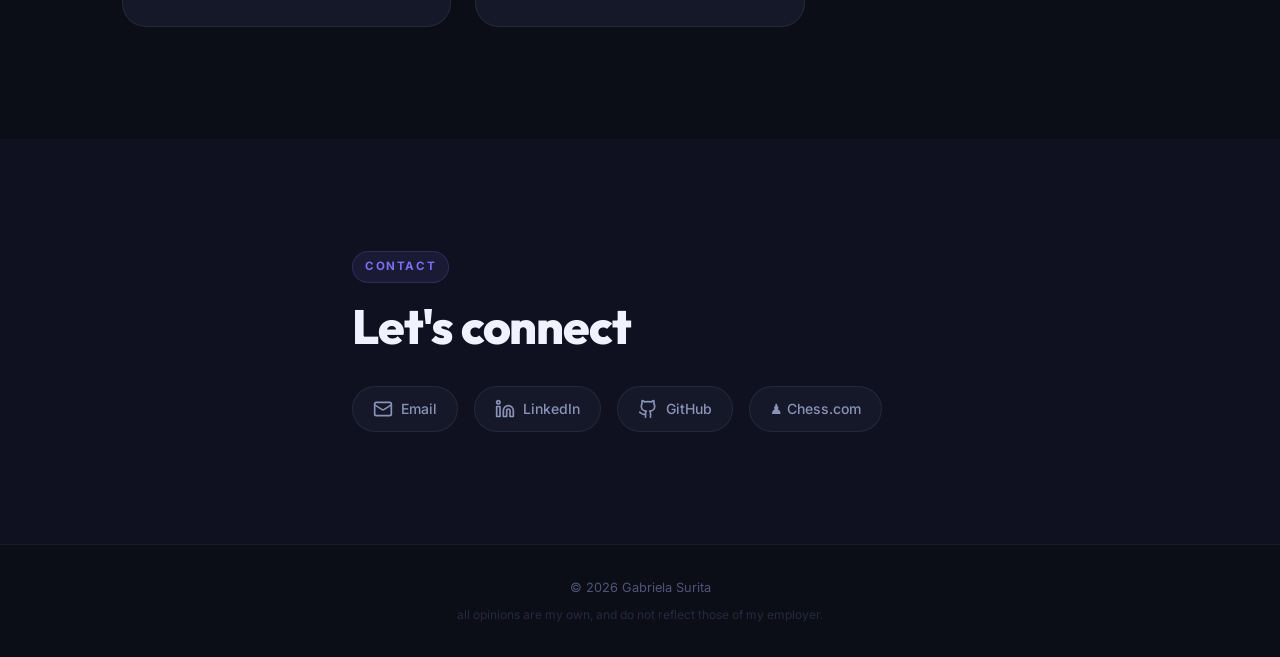
==== commit aebdb474: "misc on home" ====
--- a/index.html
+++ b/index.html
@@ -63,14 +63,13 @@
         I care deeply about using AI to <em>empower</em> programmers — not replace them.
       </p>
       <p class="section-body" style="margin-bottom: 1rem;">
-        I graduated from Unicamp (University of Campinas) in 2018. Beyond code generation, my research interests include
-        reinforcement learning (RL) methods and combinatorial optimization.
+        I graduated in Computer Engineering from Unicamp (University of Campinas) in 2018. Beyond code generation,
+        my research interests include reinforcement learning (RL), AI agents, and combinatorial optimization.
+        Outside of my core work at DeepMind, I enjoy teaching programming and AI.
       </p>
-      <p class="section-body" style="margin-bottom: 1rem;">
-        Outside of my core work at DeepMind, I enjoy teaching programming and AI, demystifying the field to others.
       <p class="section-body">
-        Outside of working hours, you can find me in nature or doing sports. I also enjoy critical theory and
-        philosophy. There's so much more to life than just computers.
+        Outside of working hours, you can find me in nature or doing sports. I also enjoy critical theory, politics,
+        and philosophy. There's so much more to life than just computers.
       </p>
     </div>
   </section>
@@ -80,7 +79,6 @@
     <div class="container">
       <span class="section-label">Courses</span>
       <h2 class="section-title">Learn with me</h2>
-      <p class="section-body">Practical, no-BS courses on AI, coding, and the new way of building things.</p>
 
       <div class="course-grid">
 
--- a/assets/style.css
+++ b/assets/style.css
@@ -518,8 +518,23 @@
   background: rgba(248,249,255,0.92);
 }
 
-html[data-theme="light"] .nav-links {
-  background: rgba(248,249,255,0.98);
+@media (max-width: 720px) {
+  html[data-theme="light"] .nav-links {
+    background: rgba(248,249,255,0.98);
+  }
+}
+
+html[data-theme="light"] .hero-bg::after {
+  background: radial-gradient(ellipse at center bottom, rgba(248,249,255,0.7) 0%, rgba(248,249,255,0.95) 75%);
+}
+
+html[data-theme="light"] .btn-ghost:hover,
+html[data-theme="light"] .contact-link:hover {
+  border-color: rgba(0,0,0,0.15);
+}
+
+html[data-theme="light"] a.course-card:hover {
+  box-shadow: 0 20px 50px rgba(0,0,0,0.1), 0 0 0 1px rgba(124,109,245,0.15);
 }
 
 /* Theme Toggle Button */
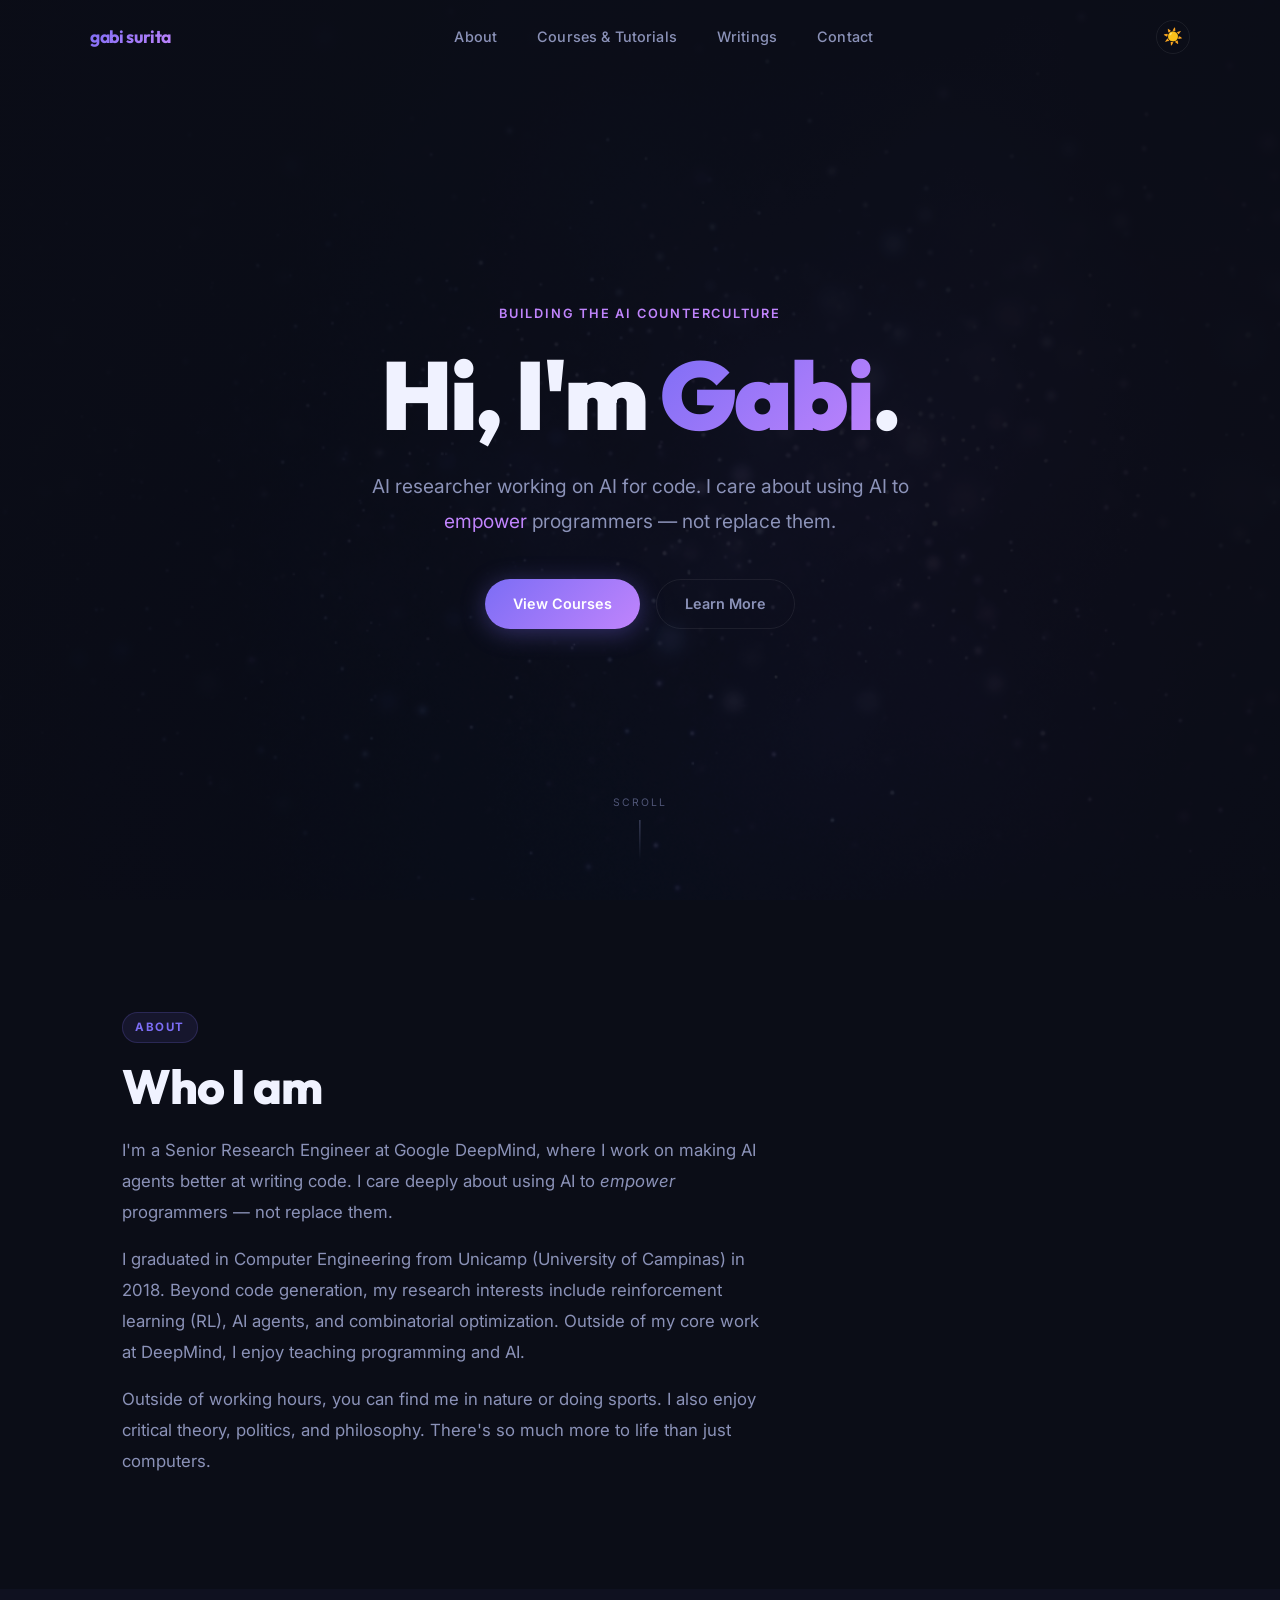
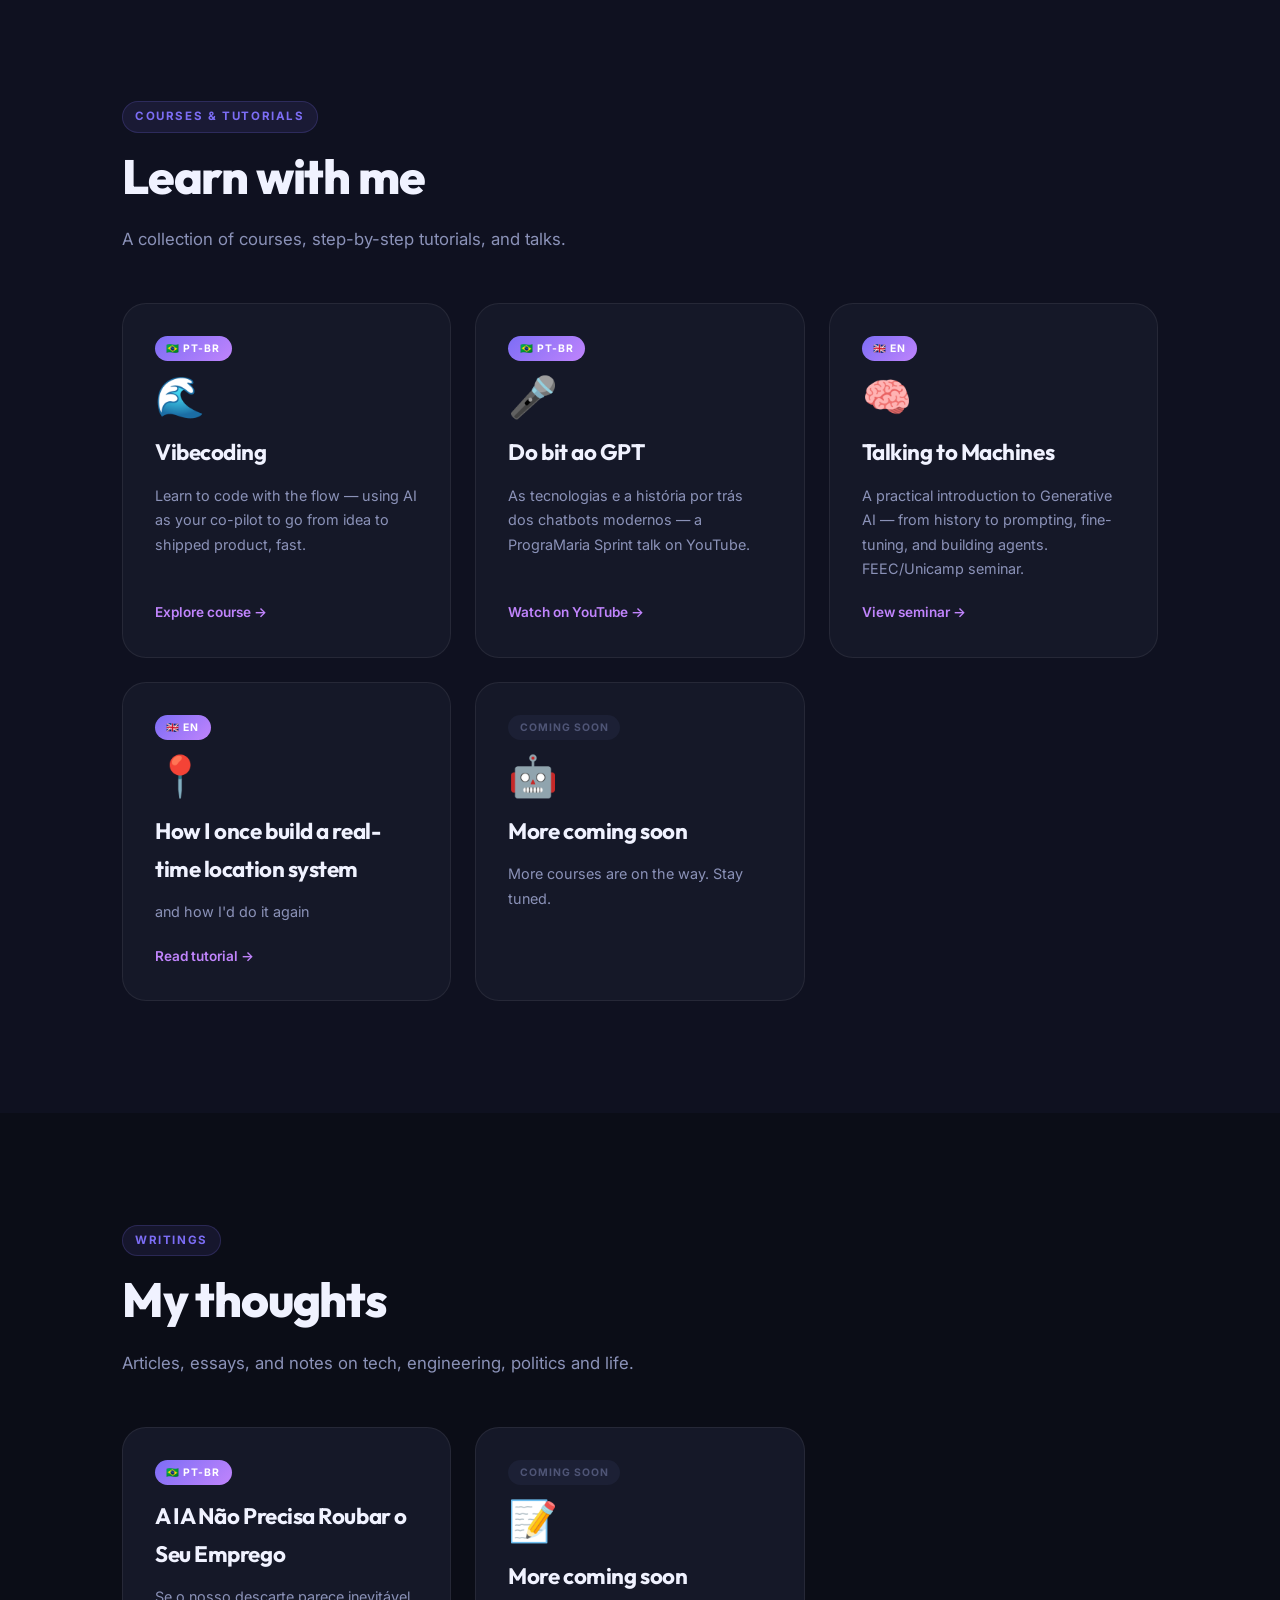
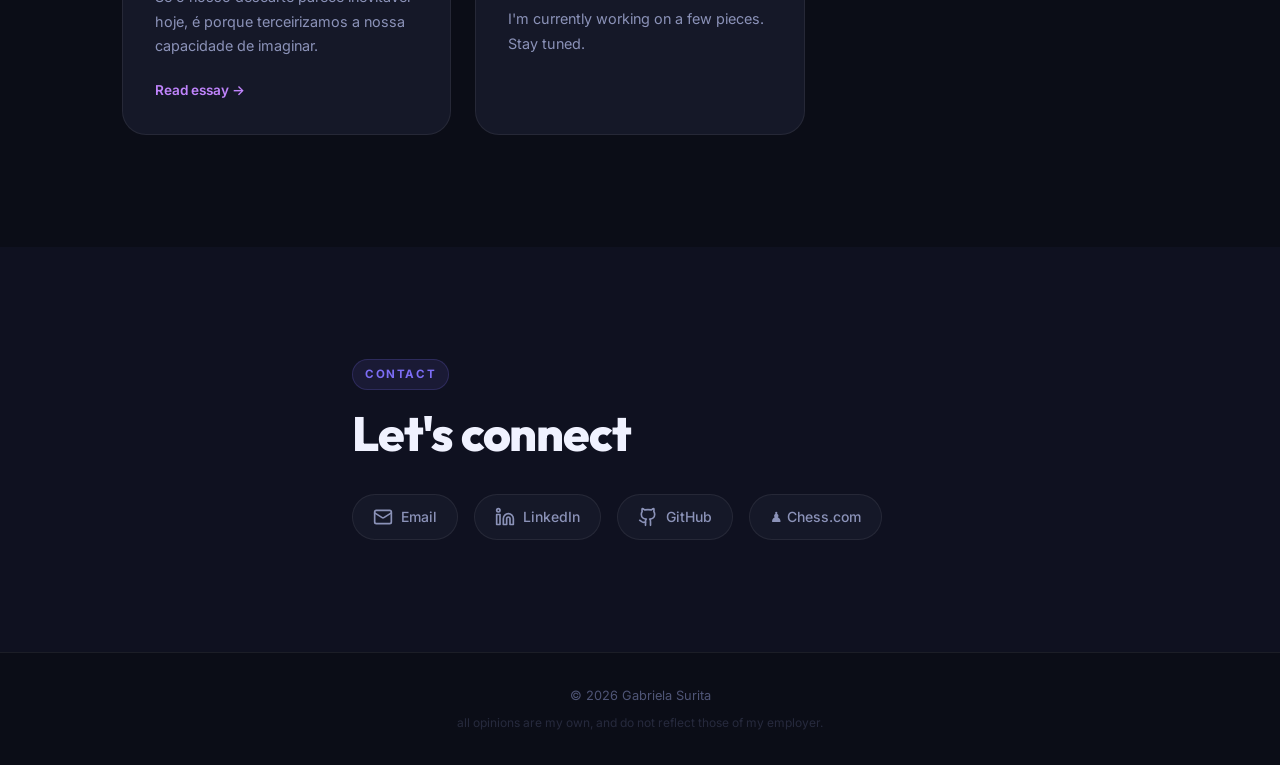
==== commit 2e07fdc0: "feat: add position tracking" ====
--- a/index.html
+++ b/index.html
@@ -23,7 +23,7 @@
       <a href="/" class="nav-logo">gabi surita</a>
       <ul class="nav-links" id="nav-links">
         <li><a href="#about">About</a></li>
-        <li><a href="#courses">Courses</a></li>
+        <li><a href="#courses">Courses & Tutorials</a></li>
         <li><a href="#writings">Writings</a></li>
         <li><a href="#contact">Contact</a></li>
       </ul>
@@ -77,8 +77,9 @@
   <!-- COURSES -->
   <section class="section section-alt" id="courses">
     <div class="container">
-      <span class="section-label">Courses</span>
+      <span class="section-label">Courses & Tutorials</span>
       <h2 class="section-title">Learn with me</h2>
+      <p class="section-body">A collection of courses, step-by-step tutorials, and talks.</p>
 
       <div class="course-grid">
 
@@ -112,6 +113,15 @@
           <p class="course-card-desc">A practical introduction to Generative AI — from history to prompting,
             fine-tuning, and building agents. FEEC/Unicamp seminar.</p>
           <span class="course-card-cta">View seminar →</span>
+        </a>
+
+        <!-- Position Tracking -->
+        <a href="courses/position-tracking/" class="course-card" id="/position-tracking">
+          <div class="course-card-tag">🇬🇧 EN</div>
+          <div class="course-card-icon">📍</div>
+          <h3 class="course-card-title">How I once build a real-time location system</h3>
+          <p class="course-card-desc">and how I'd do it again</p>
+          <span class="course-card-cta">Read tutorial →</span>
         </a>
 
         <!-- Placeholder card -->
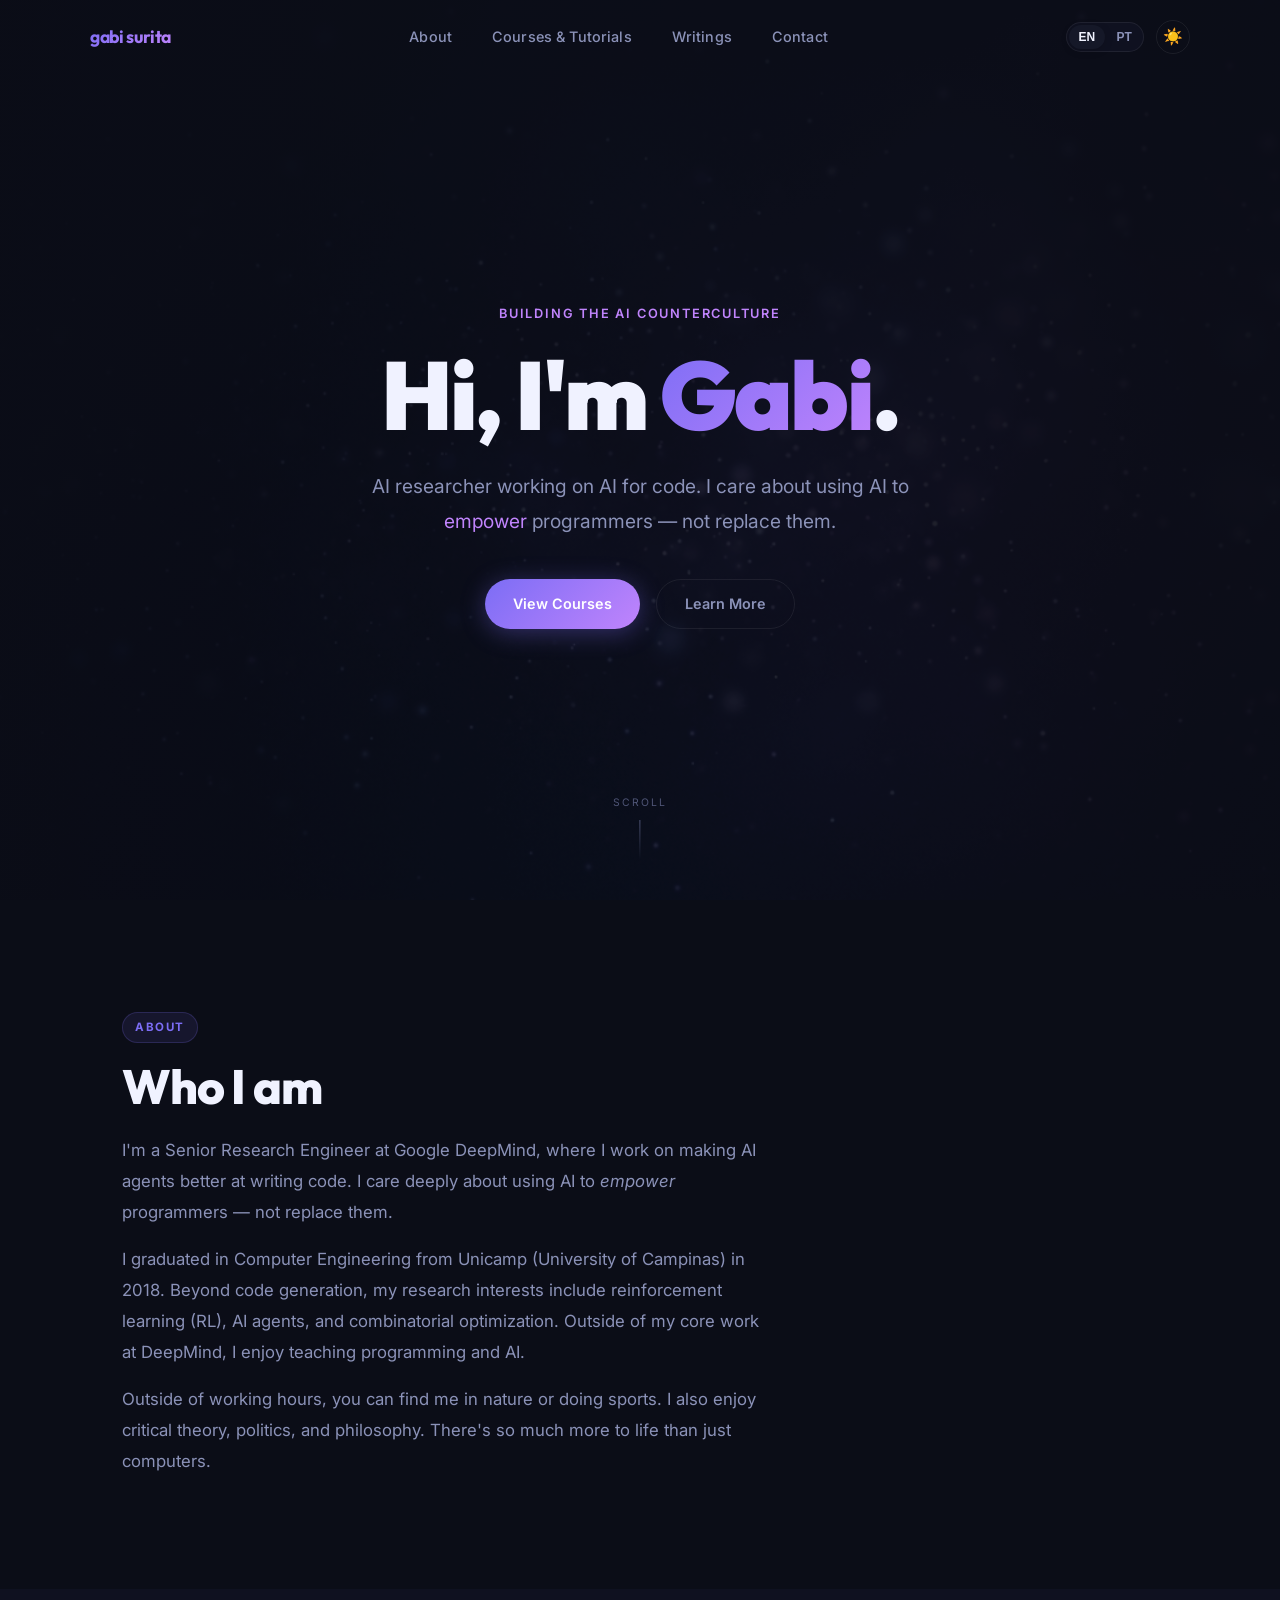
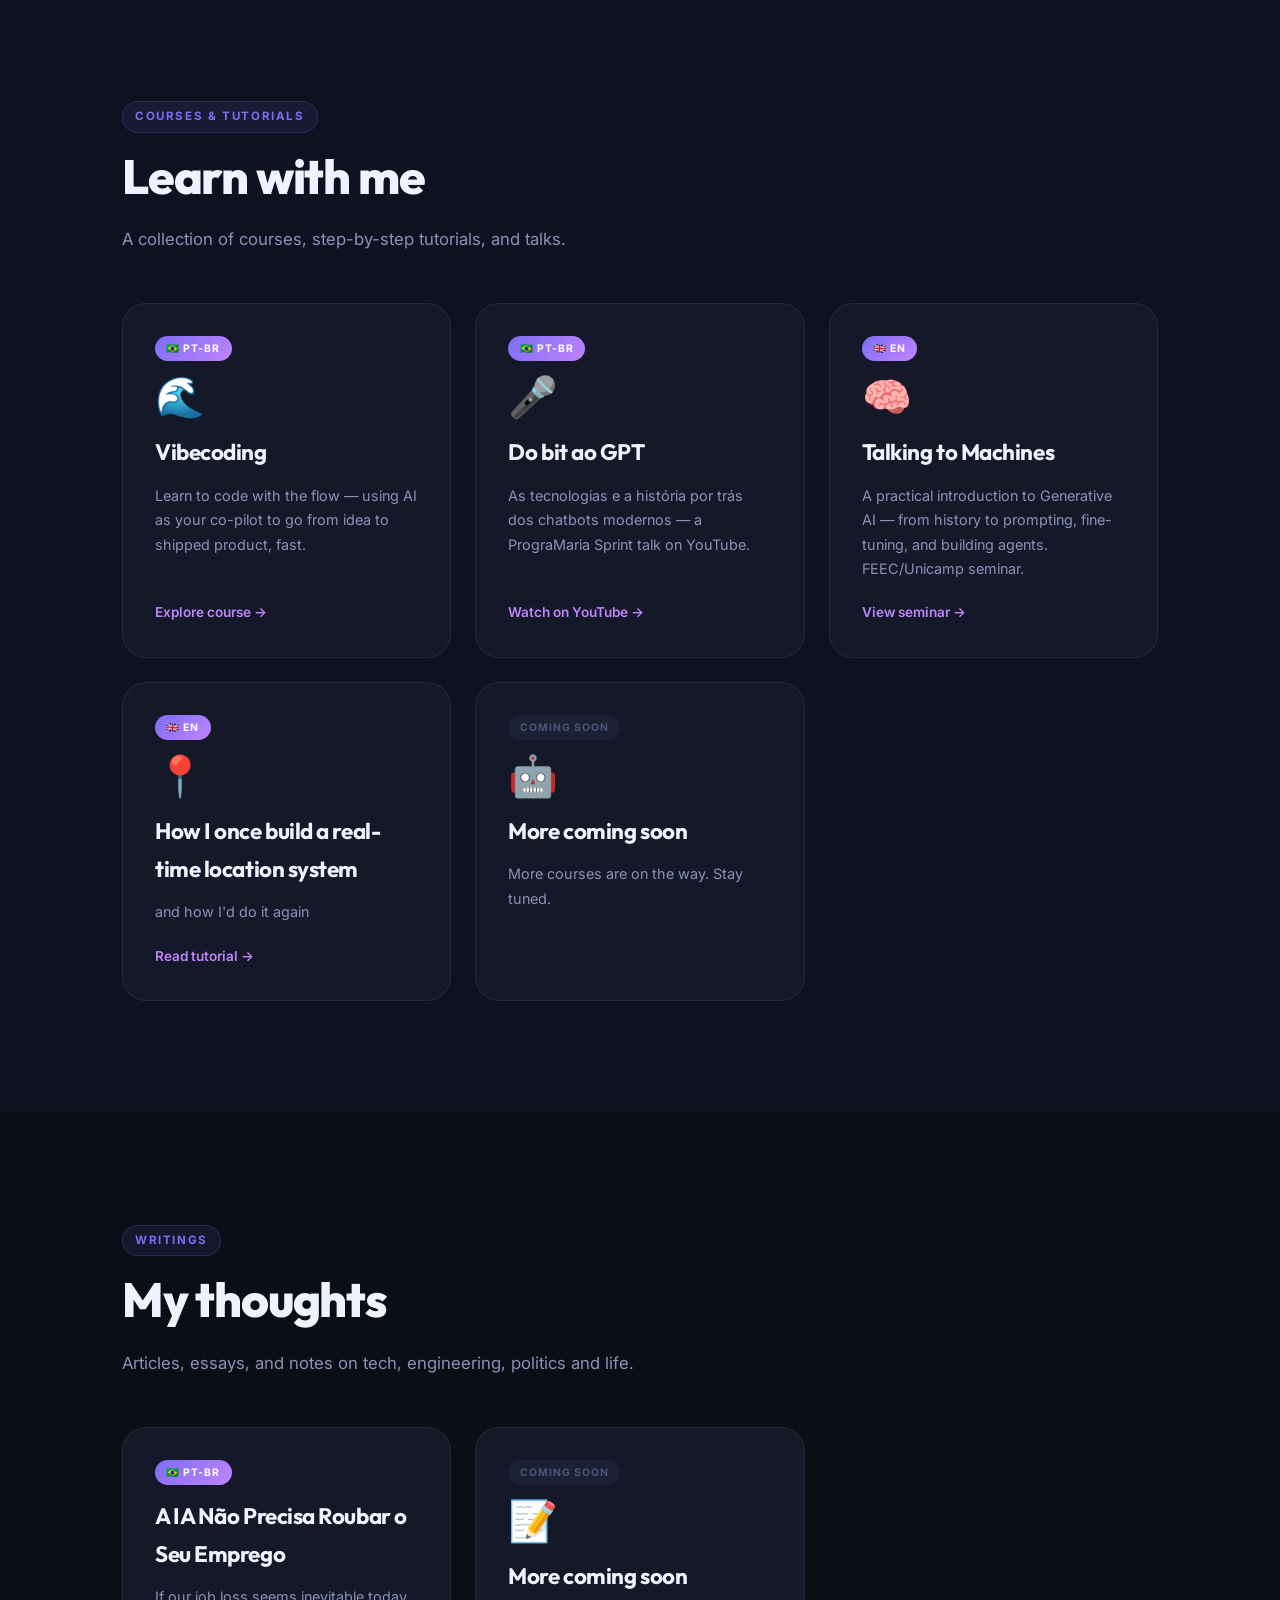
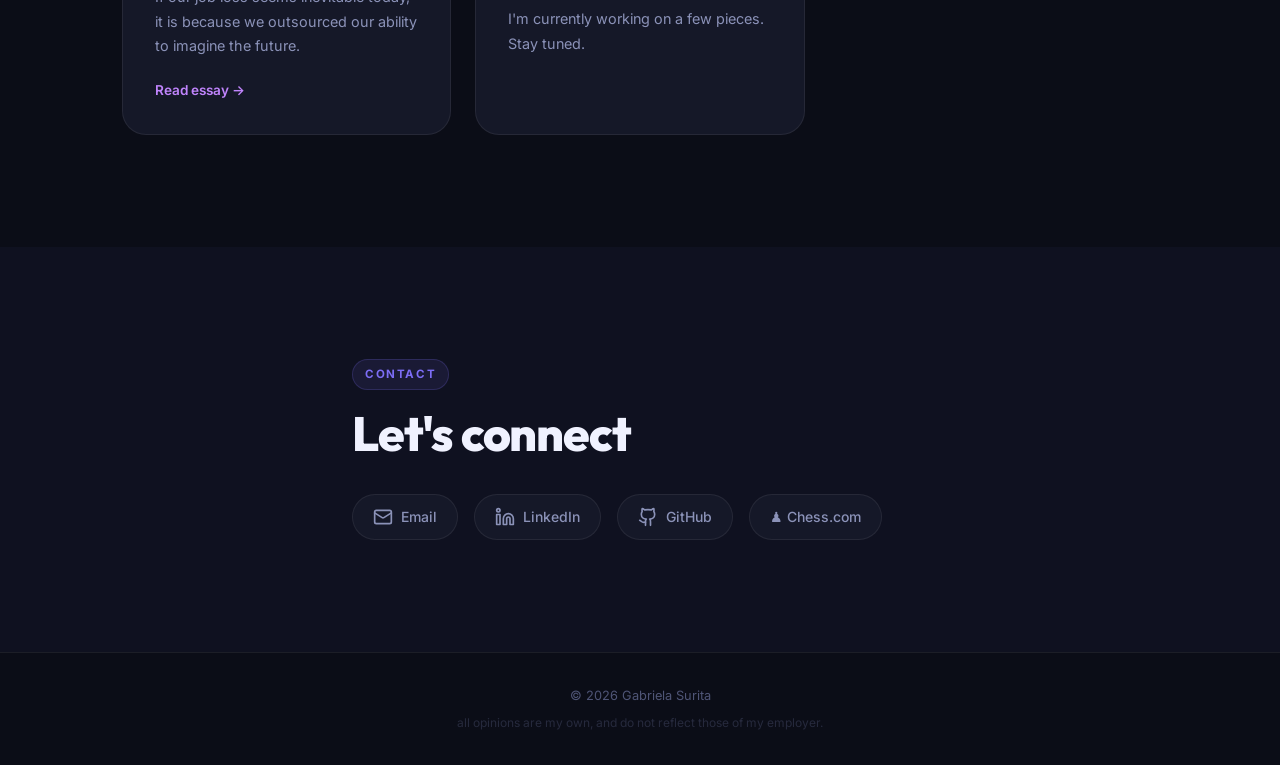
==== commit ebb0beb4: "implement bilingual language toggle" ====
--- a/index.html
+++ b/index.html
@@ -1,5 +1,5 @@
 <!DOCTYPE html>
-<html lang="en">
+<html lang="en-uk">
 
 <head>
   <meta charset="UTF-8" />
@@ -22,15 +22,22 @@
     <div class="nav-inner">
       <a href="/" class="nav-logo">gabi surita</a>
       <ul class="nav-links" id="nav-links">
-        <li><a href="#about">About</a></li>
-        <li><a href="#courses">Courses & Tutorials</a></li>
-        <li><a href="#writings">Writings</a></li>
-        <li><a href="#contact">Contact</a></li>
+        <li><a href="#about"><span lang="en-uk">About</span><span lang="pt-br">Sobre</span></a></li>
+        <li><a href="#courses"><span lang="en-uk">Courses & Tutorials</span><span lang="pt-br">Cursos &
+              Tutoriais</span></a></li>
+        <li><a href="#writings"><span lang="en-uk">Writings</span><span lang="pt-br">Textos</span></a></li>
+        <li><a href="#contact"><span lang="en-uk">Contact</span><span lang="pt-br">Contato</span></a></li>
       </ul>
+      <div class="nav-actions">
+        <div class="lang-toggle-group" id="lang-toggle-group">
+          <button class="lang-btn active" data-lang="en-uk" aria-label="English version">EN</button>
+          <button class="lang-btn" data-lang="pt-br" aria-label="Versão em Português">PT</button>
+        </div>
+        <button class="theme-toggle" id="theme-toggle" aria-label="Mudar para modo claro">☀️</button>
+      </div>
       <button class="nav-toggle" id="nav-toggle" aria-label="Toggle menu">
         <span></span><span></span><span></span>
       </button>
-      <button class="theme-toggle" id="theme-toggle" aria-label="Mudar para modo claro">☀️</button>
     </div>
   </nav>
 
@@ -38,17 +45,34 @@
   <section class="hero" id="hero">
     <div class="hero-bg"></div>
     <div class="hero-content">
-      <p class="hero-eyebrow">Building the AI Counterculture</p>
-      <h1 class="hero-title">Hi, I'm <span class="gradient-text">Gabi</span>.</h1>
-      <p class="hero-subtitle">AI researcher working on AI for code. I care about using AI to <em>empower</em>
-        programmers — not replace them.</p>
+      <p class="hero-eyebrow">
+        <span lang="en-uk">Building the AI Counterculture</span>
+        <span lang="pt-br">Construindo a Contracultura da IA</span>
+      </p>
+      <h1 class="hero-title">
+        <span lang="en-uk">Hi, I'm <span class="gradient-text">Gabi</span>.</span>
+        <span lang="pt-br">Olá, eu sou a <span class="gradient-text">Gabi</span>.</span>
+      </h1>
+      <p class="hero-subtitle">
+        <span lang="en-uk">AI researcher working on AI for code. I care about using AI to <em>empower</em> programmers —
+          not replace them.</span>
+        <span lang="pt-br">Pesquisadora de IA trabalhando com IA para código. Meu foco é usar IA para <em>empoderar</em>
+          quem programa — e não para substituir essas pessoas.</span>
+      </p>
       <div class="hero-cta">
-        <a href="#courses" class="btn btn-primary" id="hero-courses-btn">View Courses</a>
-        <a href="#about" class="btn btn-ghost" id="hero-about-btn">Learn More</a>
+        <a href="#courses" class="btn btn-primary" id="hero-courses-btn">
+          <span lang="en-uk">View Courses</span>
+          <span lang="pt-br">Ver Cursos</span>
+        </a>
+        <a href="#about" class="btn btn-ghost" id="hero-about-btn">
+          <span lang="en-uk">Learn More</span>
+          <span lang="pt-br">Saiba Mais</span>
+        </a>
       </div>
     </div>
     <div class="hero-scroll-hint">
-      <span>scroll</span>
+      <span lang="en-uk">scroll</span>
+      <span lang="pt-br">deslizar</span>
       <div class="scroll-line"></div>
     </div>
   </section>
@@ -56,30 +80,57 @@
   <!-- ABOUT -->
   <section class="section" id="about">
     <div class="container">
-      <span class="section-label">About</span>
-      <h2 class="section-title">Who I am</h2>
-      <p class="section-body" style="margin-bottom: 1rem;">
-        I'm a Senior Research Engineer at Google DeepMind, where I work on making AI agents better at writing code.
-        I care deeply about using AI to <em>empower</em> programmers — not replace them.
-      </p>
-      <p class="section-body" style="margin-bottom: 1rem;">
-        I graduated in Computer Engineering from Unicamp (University of Campinas) in 2018. Beyond code generation,
-        my research interests include reinforcement learning (RL), AI agents, and combinatorial optimization.
-        Outside of my core work at DeepMind, I enjoy teaching programming and AI.
-      </p>
-      <p class="section-body">
-        Outside of working hours, you can find me in nature or doing sports. I also enjoy critical theory, politics,
-        and philosophy. There's so much more to life than just computers.
-      </p>
+      <div lang="en-uk">
+        <span class="section-label">About</span>
+        <h2 class="section-title">Who I am</h2>
+        <p class="section-body" style="margin-bottom: 1rem;">
+          I'm a Senior Research Engineer at Google DeepMind, where I work on making AI agents better at writing code.
+          I care deeply about using AI to <em>empower</em> programmers — not replace them.
+        </p>
+        <p class="section-body" style="margin-bottom: 1rem;">
+          I graduated in Computer Engineering from Unicamp (University of Campinas) in 2018. Beyond code generation,
+          my research interests include reinforcement learning (RL), AI agents, and combinatorial optimization.
+          Outside of my core work at DeepMind, I enjoy teaching programming and AI.
+        </p>
+        <p class="section-body">
+          Outside of working hours, you can find me in nature or doing sports. I also enjoy critical theory, politics,
+          and philosophy. There's so much more to life than just computers.
+        </p>
+      </div>
+      <div lang="pt-br">
+        <span class="section-label">Sobre</span>
+        <h2 class="section-title">Quem sou eu</h2>
+        <p class="section-body" style="margin-bottom: 1rem;">
+          Sou Engenheira de Pesquisa Sênior no Google DeepMind, onde trabalho para tornar agentes de IA melhores em
+          escrever código.
+          Acredito profundamente no uso da IA para <em>empoderar</em> pessoas que programam — não para substituí-las.
+        </p>
+        <p class="section-body" style="margin-bottom: 1rem;">
+          Me formei em Engenharia de Computação pela Unicamp em 2018. Além de geração de código, meus interesses de
+          pesquisa incluem aprendizado por reforço (RL), agentes de IA e otimização combinatória. Fora do meu trabalho
+          principal no DeepMind, gosto de ensinar programação e IA.
+        </p>
+        <p class="section-body">
+          Fora do horário de trabalho, você pode me encontrar na natureza ou praticando esportes. Também me interesso
+          por teoria crítica, política e filosofia. Há muito mais na vida do que apenas computadores.
+        </p>
+      </div>
     </div>
   </section>
 
   <!-- COURSES -->
   <section class="section section-alt" id="courses">
     <div class="container">
-      <span class="section-label">Courses & Tutorials</span>
-      <h2 class="section-title">Learn with me</h2>
-      <p class="section-body">A collection of courses, step-by-step tutorials, and talks.</p>
+      <div lang="en-uk">
+        <span class="section-label">Courses & Tutorials</span>
+        <h2 class="section-title">Learn with me</h2>
+        <p class="section-body">A collection of courses, step-by-step tutorials, and talks.</p>
+      </div>
+      <div lang="pt-br">
+        <span class="section-label">Cursos & Tutoriais</span>
+        <h2 class="section-title">Aprenda comigo</h2>
+        <p class="section-body">Uma coleção de cursos, tutoriais passo a passo e palestras.</p>
+      </div>
 
       <div class="course-grid">
 
@@ -88,9 +139,16 @@
           <div class="course-card-tag">🇧🇷 PT-BR</div>
           <div class="course-card-icon">🌊</div>
           <h3 class="course-card-title">Vibecoding</h3>
-          <p class="course-card-desc">Learn to code with the flow — using AI as your co-pilot to go from idea to shipped
-            product, fast.</p>
-          <span class="course-card-cta">Explore course →</span>
+          <p class="course-card-desc">
+            <span lang="en-uk">Learn to code with the flow — using AI as your co-pilot to go from idea to shipped
+              product, fast.</span>
+            <span lang="pt-br">Aprenda a programar no fluxo — usando IA como co-piloto para ir da ideia ao produto final
+              de forma rápida.</span>
+          </p>
+          <span class="course-card-cta">
+            <span lang="en-uk">Explore course →</span>
+            <span lang="pt-br">Explorar curso →</span>
+          </span>
         </a>
 
         <!-- PrograMaria Sprint talk -->
@@ -99,9 +157,16 @@
           <div class="course-card-tag">🇧🇷 PT-BR</div>
           <div class="course-card-icon">🎤</div>
           <h3 class="course-card-title">Do bit ao GPT</h3>
-          <p class="course-card-desc">As tecnologias e a história por trás dos chatbots modernos — a PrograMaria Sprint
-            talk on YouTube.</p>
-          <span class="course-card-cta">Watch on YouTube →</span>
+          <p class="course-card-desc">
+            <span lang="en-uk">As tecnologias e a história por trás dos chatbots modernos — a PrograMaria Sprint talk on
+              YouTube.</span>
+            <span lang="pt-br">As tecnologias e a história por trás dos chatbots modernos — palestra PrograMaria Sprint
+              no YouTube.</span>
+          </p>
+          <span class="course-card-cta">
+            <span lang="en-uk">Watch on YouTube →</span>
+            <span lang="pt-br">Assistir no YouTube →</span>
+          </span>
         </a>
 
         <!-- FEEC/Unicamp seminar -->
@@ -110,26 +175,51 @@
           <div class="course-card-tag">🇬🇧 EN</div>
           <div class="course-card-icon">🧠</div>
           <h3 class="course-card-title">Talking to Machines</h3>
-          <p class="course-card-desc">A practical introduction to Generative AI — from history to prompting,
-            fine-tuning, and building agents. FEEC/Unicamp seminar.</p>
-          <span class="course-card-cta">View seminar →</span>
+          <p class="course-card-desc">
+            <span lang="en-uk">A practical introduction to Generative AI — from history to prompting, fine-tuning, and
+              building agents. FEEC/Unicamp seminar.</span>
+            <span lang="pt-br">Uma introdução prática à IA Generativa — da história a prompting, fine-tuning e criação
+              de agentes. Seminário FEEC/Unicamp.</span>
+          </p>
+          <span class="course-card-cta">
+            <span lang="en-uk">View seminar →</span>
+            <span lang="pt-br">Ver seminário →</span>
+          </span>
         </a>
 
         <!-- Position Tracking -->
         <a href="courses/position-tracking/" class="course-card" id="/position-tracking">
           <div class="course-card-tag">🇬🇧 EN</div>
           <div class="course-card-icon">📍</div>
-          <h3 class="course-card-title">How I once build a real-time location system</h3>
-          <p class="course-card-desc">and how I'd do it again</p>
-          <span class="course-card-cta">Read tutorial →</span>
+          <h3 class="course-card-title">
+            <span lang="en-uk">How I once build a real-time location system</span>
+            <span lang="pt-br">Como eu criei um sistema de localização em tempo real</span>
+          </h3>
+          <p class="course-card-desc">
+            <span lang="en-uk">and how I'd do it again</span>
+            <span lang="pt-br">e como eu faria isso de novo</span>
+          </p>
+          <span class="course-card-cta">
+            <span lang="en-uk">Read tutorial →</span>
+            <span lang="pt-br">Ler tutorial →</span>
+          </span>
         </a>
 
         <!-- Placeholder card -->
         <div class="course-card course-card-coming" id="course-coming-1">
-          <div class="course-card-tag course-card-tag-soon">Coming Soon</div>
+          <div class="course-card-tag course-card-tag-soon">
+            <span lang="en-uk">Coming Soon</span>
+            <span lang="pt-br">Em breve</span>
+          </div>
           <div class="course-card-icon">🤖</div>
-          <h3 class="course-card-title">More coming soon</h3>
-          <p class="course-card-desc">More courses are on the way. Stay tuned.</p>
+          <h3 class="course-card-title">
+            <span lang="en-uk">More coming soon</span>
+            <span lang="pt-br">Mais em breve</span>
+          </h3>
+          <p class="course-card-desc">
+            <span lang="en-uk">More courses are on the way. Stay tuned.</span>
+            <span lang="pt-br">Mais cursos estão a caminho. Fique de olho.</span>
+          </p>
         </div>
 
       </div>
@@ -139,9 +229,16 @@
   <!-- WRITINGS -->
   <section class="section" id="writings">
     <div class="container">
-      <span class="section-label">Writings</span>
-      <h2 class="section-title">My thoughts</h2>
-      <p class="section-body">Articles, essays, and notes on tech, engineering, politics and life.</p>
+      <div lang="en-uk">
+        <span class="section-label">Writings</span>
+        <h2 class="section-title">My thoughts</h2>
+        <p class="section-body">Articles, essays, and notes on tech, engineering, politics and life.</p>
+      </div>
+      <div lang="pt-br">
+        <span class="section-label">Textos</span>
+        <h2 class="section-title">Meus pensamentos</h2>
+        <p class="section-body">Artigos, ensaios e reflexões sobre tecnologia, engenharia, política e vida.</p>
+      </div>
 
       <div class="course-grid">
 
@@ -149,17 +246,33 @@
         <a href="writings/a-ia-nao-precisa-roubar-o-seu-emprego/" class="course-card" id="writing-ia-emprego">
           <div class="course-card-tag">🇧🇷 PT-BR</div>
           <h3 class="course-card-title">A IA Não Precisa Roubar o Seu Emprego</h3>
-          <p class="course-card-desc">Se o nosso descarte parece inevitável hoje, é porque terceirizamos a nossa
-            capacidade de imaginar.</p>
-          <span class="course-card-cta">Read essay →</span>
+          <p class="course-card-desc">
+            <span lang="en-uk">If our job loss seems inevitable today, it is because we outsourced our ability to
+              imagine the future.</span>
+            <span lang="pt-br">Se a perda de empregos parece inevitável hoje, é porque terceirizamos a nossa capacidade
+              de imaginar o futuro.</span>
+          </p>
+          <span class="course-card-cta">
+            <span lang="en-uk">Read essay →</span>
+            <span lang="pt-br">Ler ensaio →</span>
+          </span>
         </a>
 
         <!-- Placeholder card -->
         <div class="course-card course-card-coming" id="writing-coming-1">
-          <div class="course-card-tag course-card-tag-soon">Coming Soon</div>
+          <div class="course-card-tag course-card-tag-soon">
+            <span lang="en-uk">Coming Soon</span>
+            <span lang="pt-br">Em breve</span>
+          </div>
           <div class="course-card-icon">📝</div>
-          <h3 class="course-card-title">More coming soon</h3>
-          <p class="course-card-desc">I'm currently working on a few pieces. Stay tuned.</p>
+          <h3 class="course-card-title">
+            <span lang="en-uk">More coming soon</span>
+            <span lang="pt-br">Mais em breve</span>
+          </h3>
+          <p class="course-card-desc">
+            <span lang="en-uk">I'm currently working on a few pieces. Stay tuned.</span>
+            <span lang="pt-br">Estou trabalhando em alguns textos novos. Fique de olho.</span>
+          </p>
         </div>
 
       </div>
@@ -169,8 +282,14 @@
   <!-- CONTACT -->
   <section class="section section-alt" id="contact">
     <div class="container contact-inner">
-      <span class="section-label">Contact</span>
-      <h2 class="section-title">Let's connect</h2>
+      <div lang="en-uk">
+        <span class="section-label">Contact</span>
+        <h2 class="section-title">Let's connect</h2>
+      </div>
+      <div lang="pt-br">
+        <span class="section-label">Contato</span>
+        <h2 class="section-title">Vamos conversar</h2>
+      </div>
       <div class="contact-links">
         <a href="mailto:gabsurita@gmail.com" class="contact-link" id="contact-email">
           <svg xmlns="http://www.w3.org/2000/svg" width="20" height="20" viewBox="0 0 24 24" fill="none"
@@ -210,8 +329,10 @@
   <!-- FOOTER -->
   <footer class="footer">
     <p>© 2026 Gabriela Surita</p>
-    <p style="font-size: 0.75rem; opacity: 0.4; margin-top: 0.35rem;">all opinions are my own, and do not reflect those
-      of my employer.</p>
+    <p style="font-size: 0.75rem; opacity: 0.4; margin-top: 0.35rem;">
+      <span lang="en-uk">all opinions are my own, and do not reflect those of my employer.</span>
+      <span lang="pt-br">as opiniões aqui são estritamente pessoais e não refletem as da empresa onde trabalho.</span>
+    </p>
   </footer>
 
   <script src="assets/main.js"></script>
--- a/assets/style.css
+++ b/assets/style.css
@@ -558,3 +558,61 @@
   color: var(--text-primary);
   border-color: rgba(124,109,245,0.35);
 }
+
+/* =============================================
+   LANGUAGE SWITCHER STYLES
+   ============================================= */
+.nav-actions {
+  display: flex;
+  align-items: center;
+  gap: 0.75rem;
+}
+
+.lang-toggle-group {
+  display: inline-flex;
+  align-items: center;
+  background: var(--bg-alt);
+  border: 1px solid var(--border);
+  border-radius: 100px;
+  padding: 2px;
+  font-family: var(--font-body);
+  font-size: 0.75rem;
+  font-weight: 600;
+  gap: 2px;
+}
+
+.lang-btn {
+  background: transparent;
+  border: none;
+  color: var(--text-secondary);
+  padding: 0.3rem 0.6rem;
+  border-radius: 100px;
+  cursor: pointer;
+  font-size: 0.75rem;
+  font-weight: 600;
+  transition: all var(--transition);
+}
+
+.lang-btn:hover {
+  color: var(--text-primary);
+}
+
+.lang-btn.active {
+  background: var(--surface);
+  color: var(--text-primary);
+  box-shadow: 0 2px 8px rgba(0, 0, 0, 0.15);
+}
+
+html[data-theme="light"] .lang-btn.active {
+  background: var(--surface);
+  box-shadow: 0 2px 8px rgba(0,0,0,0.06);
+}
+
+/* Language hiding rules */
+html[lang="pt-br"] [lang="en-uk"] {
+  display: none !important;
+}
+
+html[lang="en-uk"] [lang="pt-br"] {
+  display: none !important;
+}
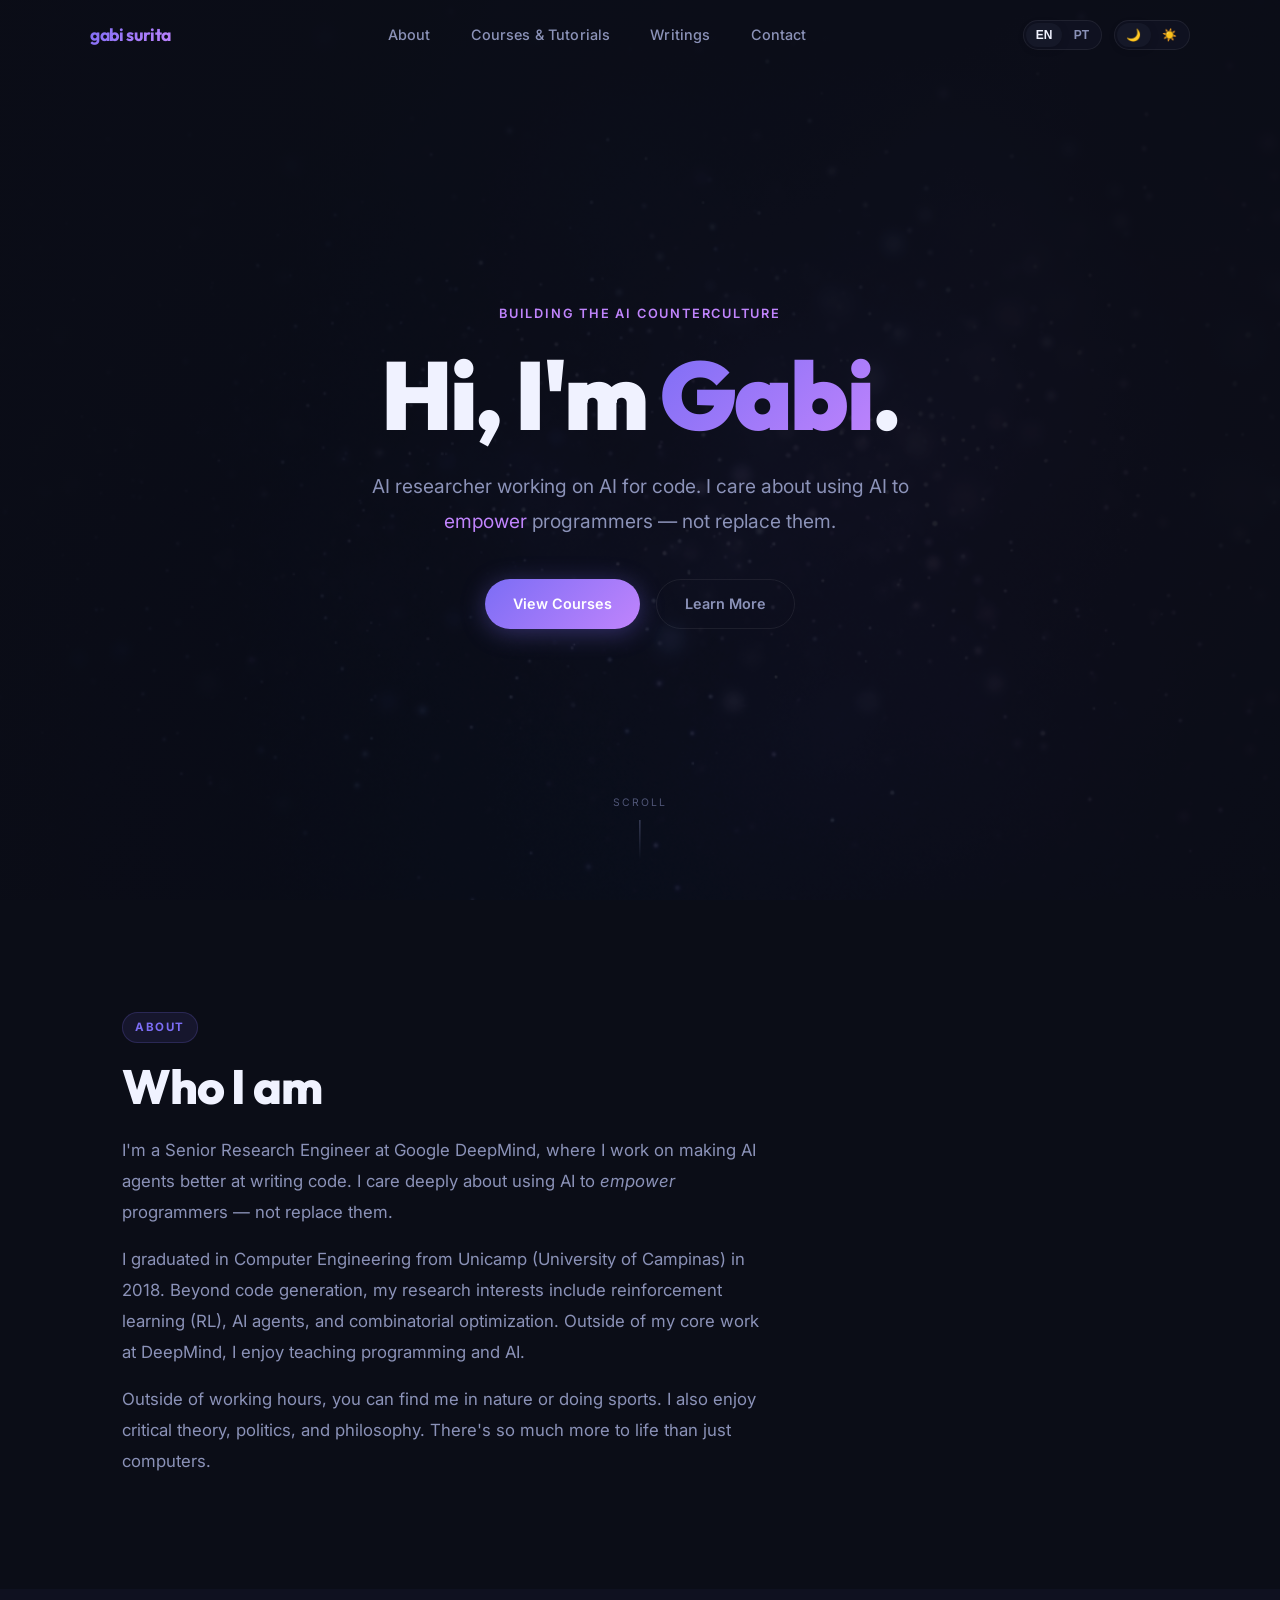
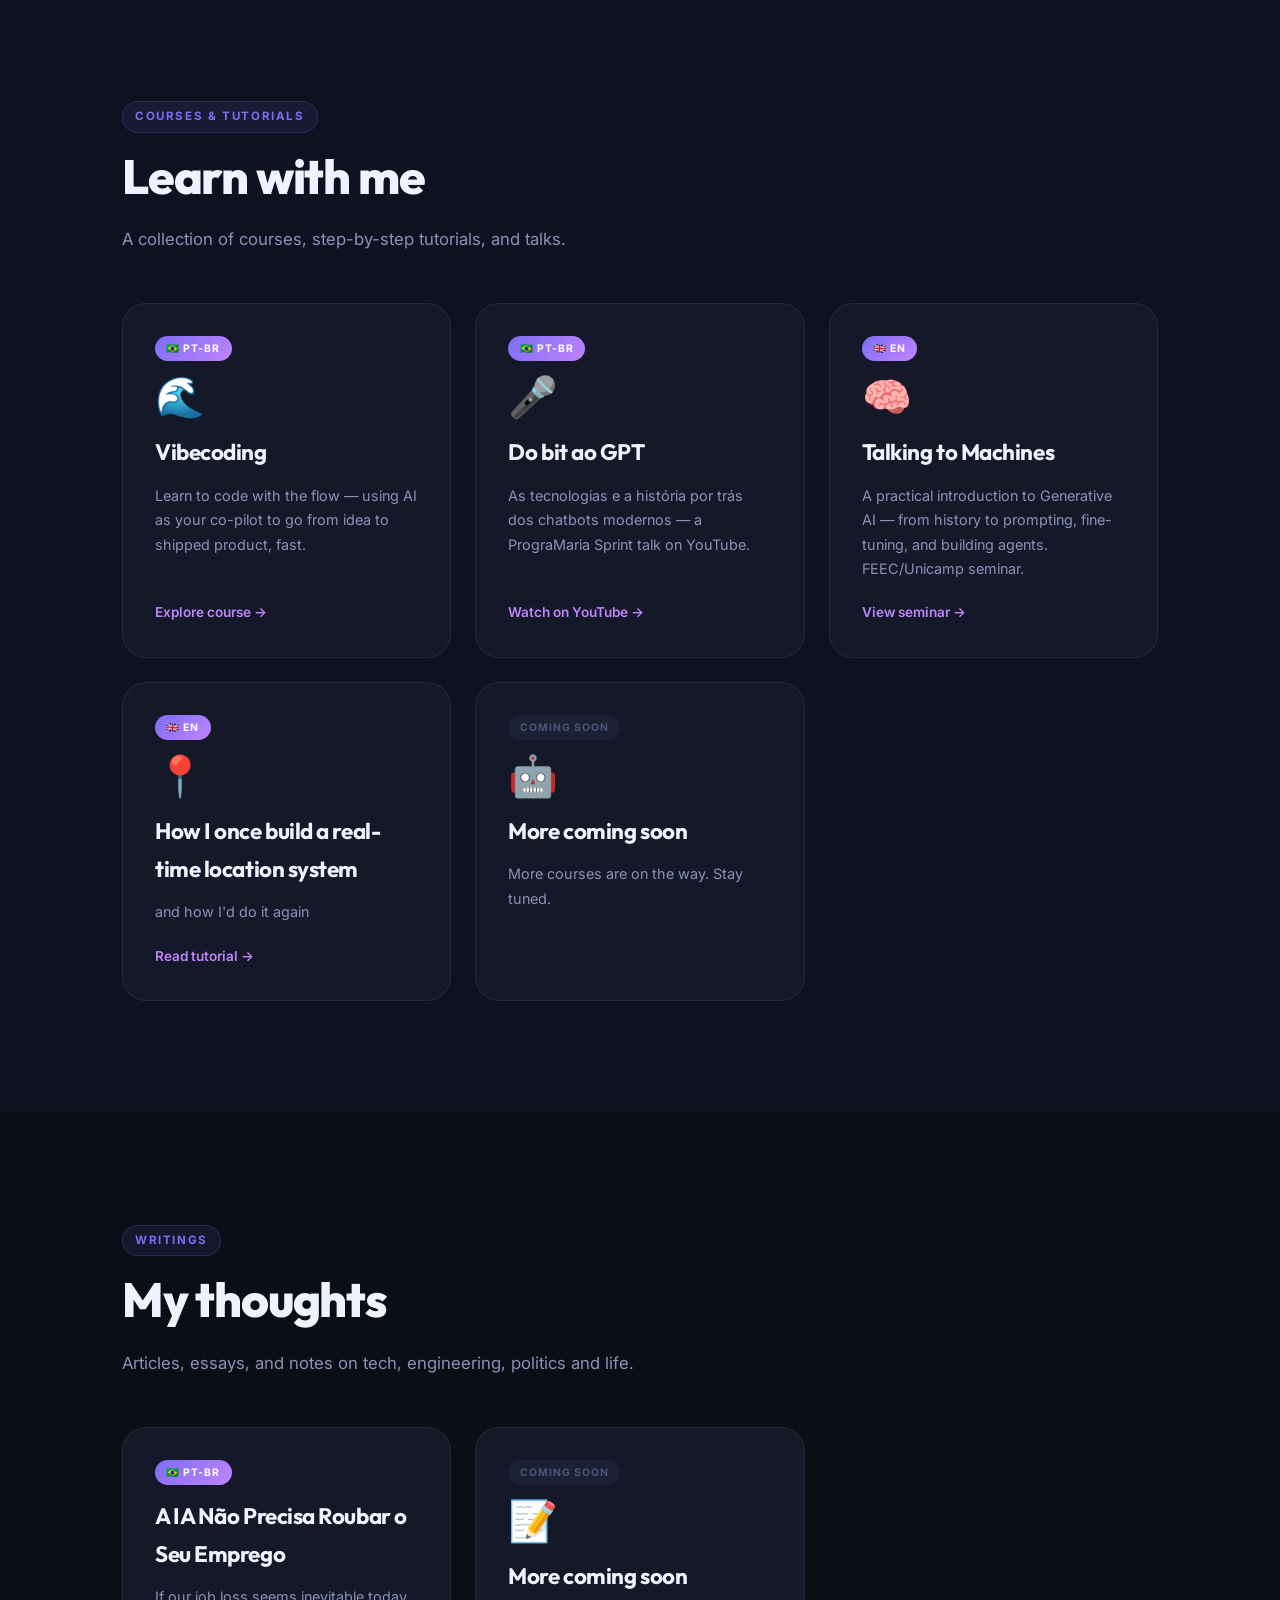
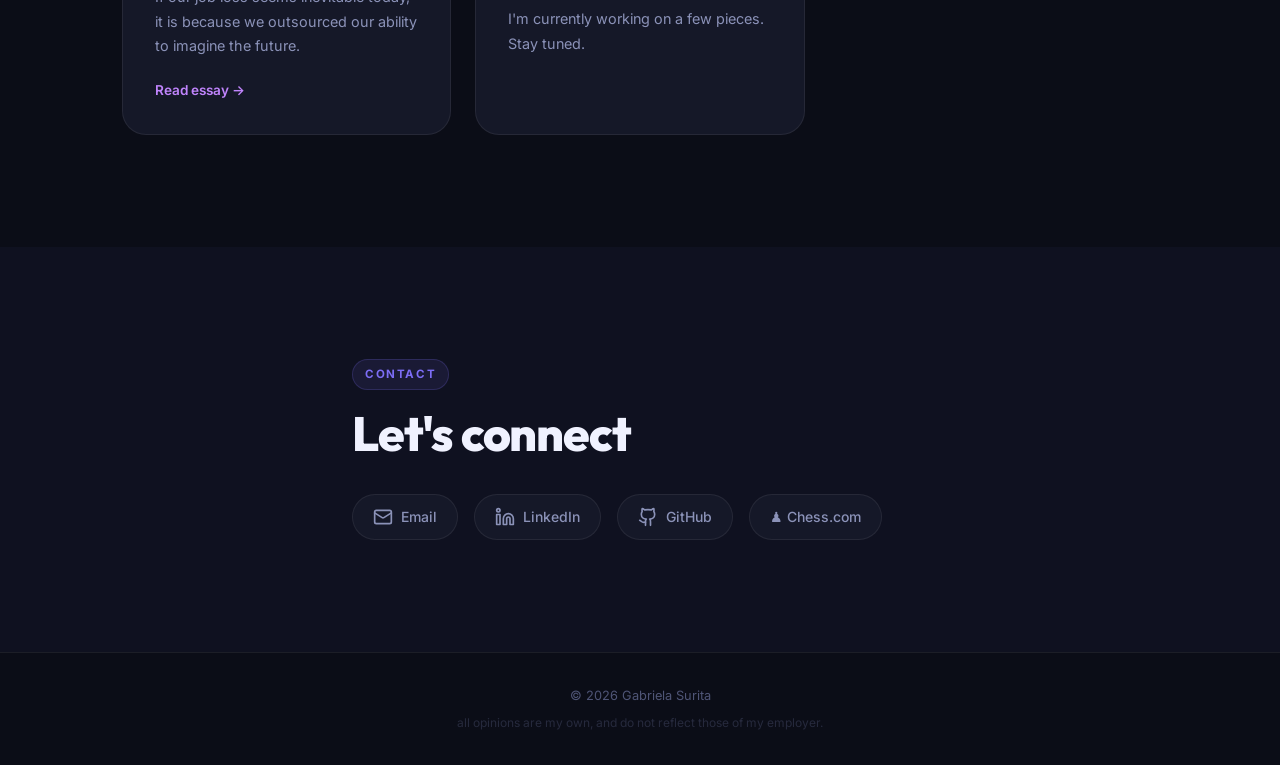
==== commit 5f690e9d: "botao bonitinho" ====
--- a/index.html
+++ b/index.html
@@ -29,11 +29,16 @@
         <li><a href="#contact"><span lang="en-uk">Contact</span><span lang="pt-br">Contato</span></a></li>
       </ul>
       <div class="nav-actions">
-        <div class="lang-toggle-group" id="lang-toggle-group">
-          <button class="lang-btn active" data-lang="en-uk" aria-label="English version">EN</button>
-          <button class="lang-btn" data-lang="pt-br" aria-label="Versão em Português">PT</button>
+        <div class="toggle-group" id="lang-toggle-group">
+          <button class="toggle-btn active" data-lang="en-uk" aria-label="English version">EN</button>
+          <button class="toggle-btn" data-lang="pt-br" aria-label="Versão em Português">PT</button>
         </div>
-        <button class="theme-toggle" id="theme-toggle" aria-label="Mudar para modo claro">☀️</button>
+        <div class="toggle-group" id="theme-toggle-group">
+          <button class="toggle-btn" data-theme-btn="dark"
+            aria-label="Mudar para modo escuro / Switch to dark mode">🌙</button>
+          <button class="toggle-btn" data-theme-btn="light"
+            aria-label="Mudar para modo claro / Switch to light mode">☀️</button>
+        </div>
       </div>
       <button class="nav-toggle" id="nav-toggle" aria-label="Toggle menu">
         <span></span><span></span><span></span>
@@ -236,8 +241,8 @@
       </div>
       <div lang="pt-br">
         <span class="section-label">Textos</span>
-        <h2 class="section-title">Meus pensamentos</h2>
-        <p class="section-body">Artigos, ensaios e reflexões sobre tecnologia, engenharia, política e vida.</p>
+        <h2 class="section-title">Minhas ideias</h2>
+        <p class="section-body">Artigos e reflexões sobre tecnologia, engenharia, política e vida.</p>
       </div>
 
       <div class="course-grid">
--- a/assets/style.css
+++ b/assets/style.css
@@ -560,7 +560,7 @@
 }
 
 /* =============================================
-   LANGUAGE SWITCHER STYLES
+   SHARED TOGGLE SWITCH STYLES
    ============================================= */
 .nav-actions {
   display: flex;
@@ -568,7 +568,7 @@
   gap: 0.75rem;
 }
 
-.lang-toggle-group {
+.toggle-group {
   display: inline-flex;
   align-items: center;
   background: var(--bg-alt);
@@ -581,7 +581,7 @@
   gap: 2px;
 }
 
-.lang-btn {
+.toggle-btn {
   background: transparent;
   border: none;
   color: var(--text-secondary);
@@ -591,19 +591,22 @@
   font-size: 0.75rem;
   font-weight: 600;
   transition: all var(--transition);
-}
-
-.lang-btn:hover {
+  display: flex;
+  align-items: center;
+  justify-content: center;
+}
+
+.toggle-btn:hover {
   color: var(--text-primary);
 }
 
-.lang-btn.active {
+.toggle-btn.active {
   background: var(--surface);
   color: var(--text-primary);
   box-shadow: 0 2px 8px rgba(0, 0, 0, 0.15);
 }
 
-html[data-theme="light"] .lang-btn.active {
+html[data-theme="light"] .toggle-btn.active {
   background: var(--surface);
   box-shadow: 0 2px 8px rgba(0,0,0,0.06);
 }
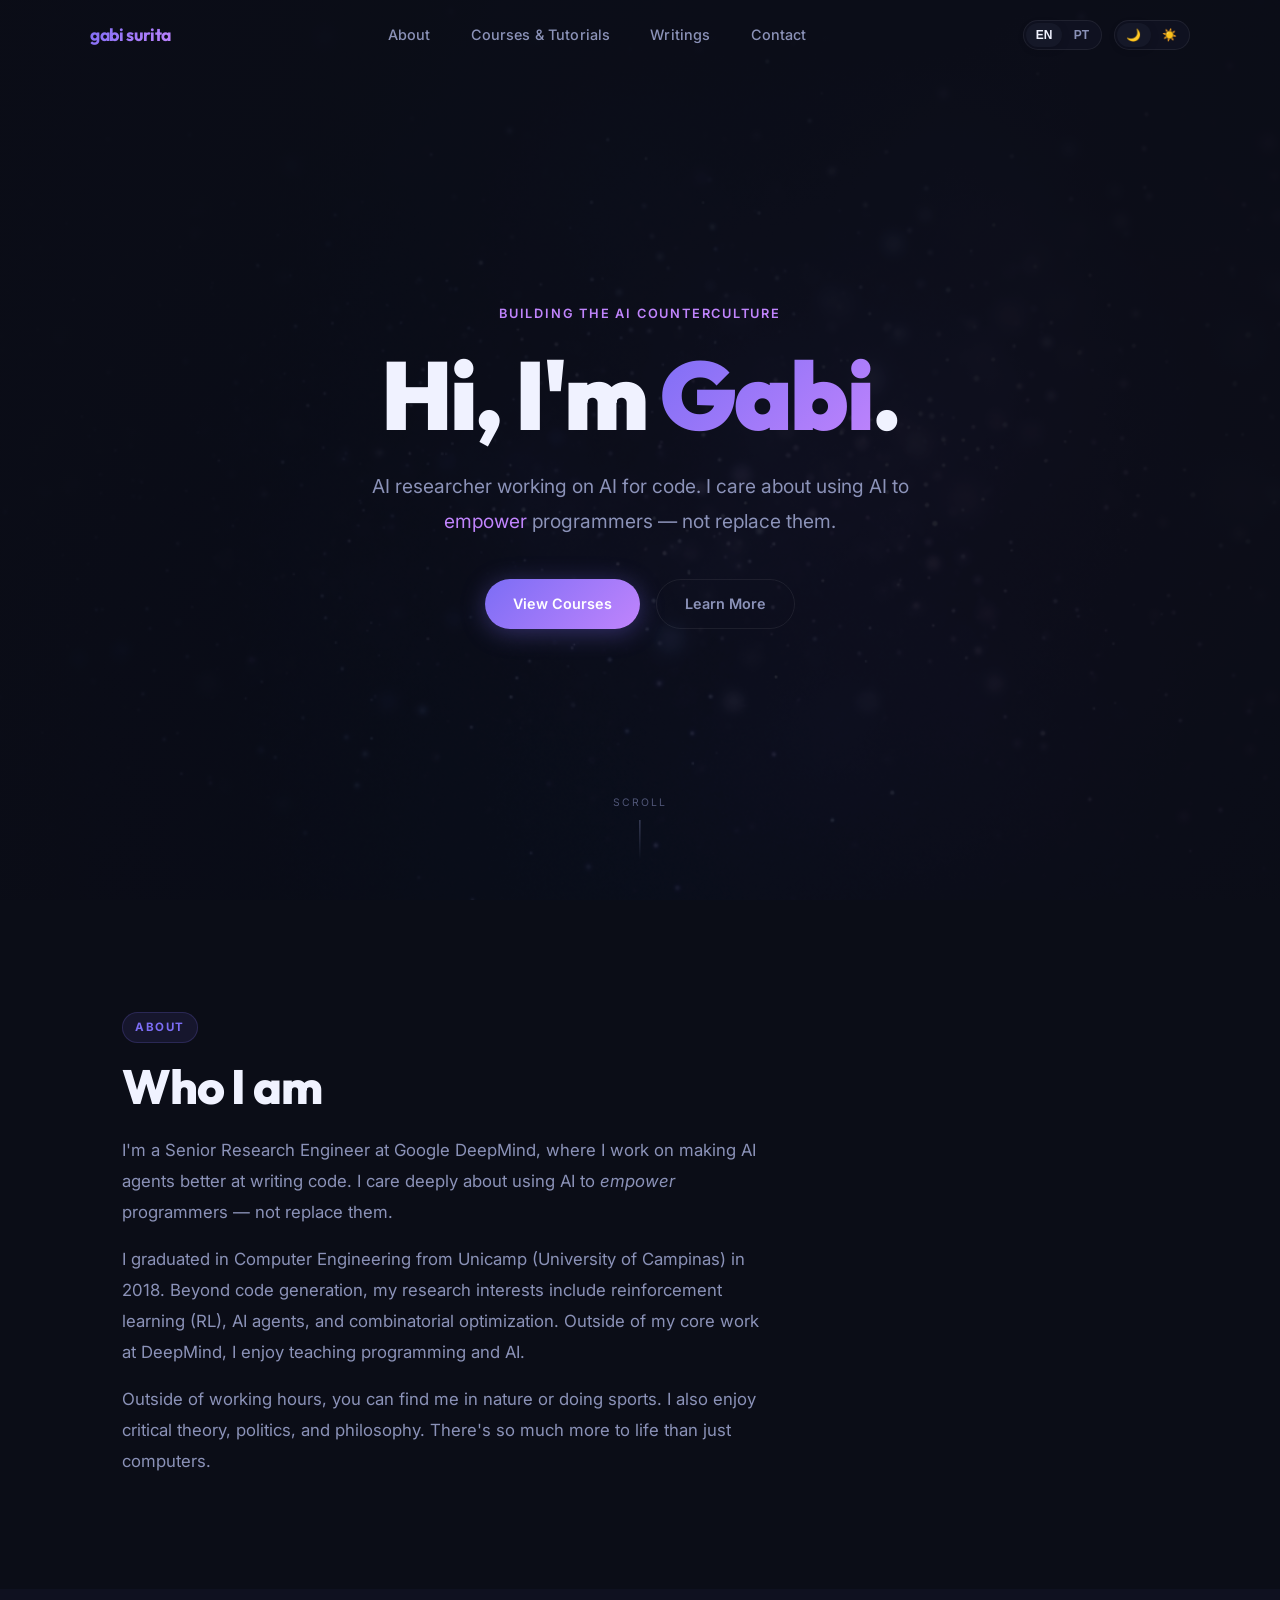
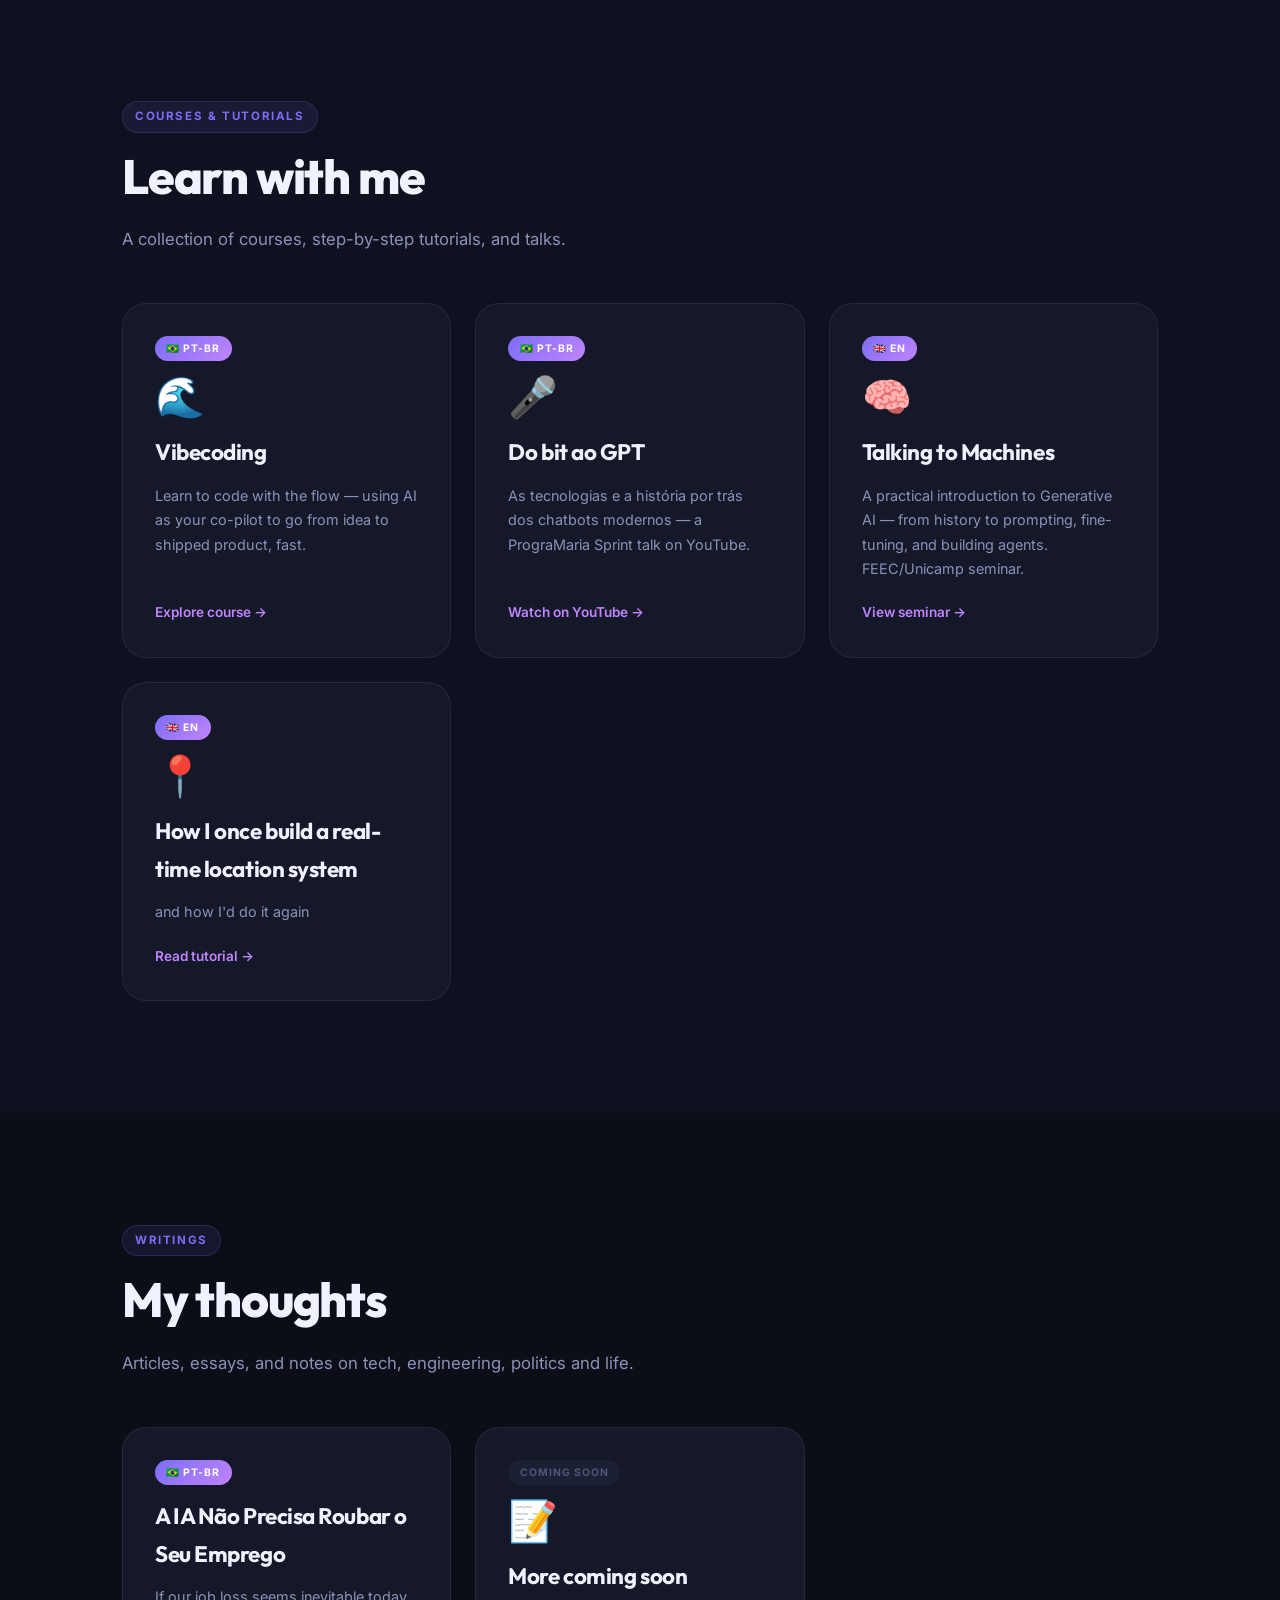
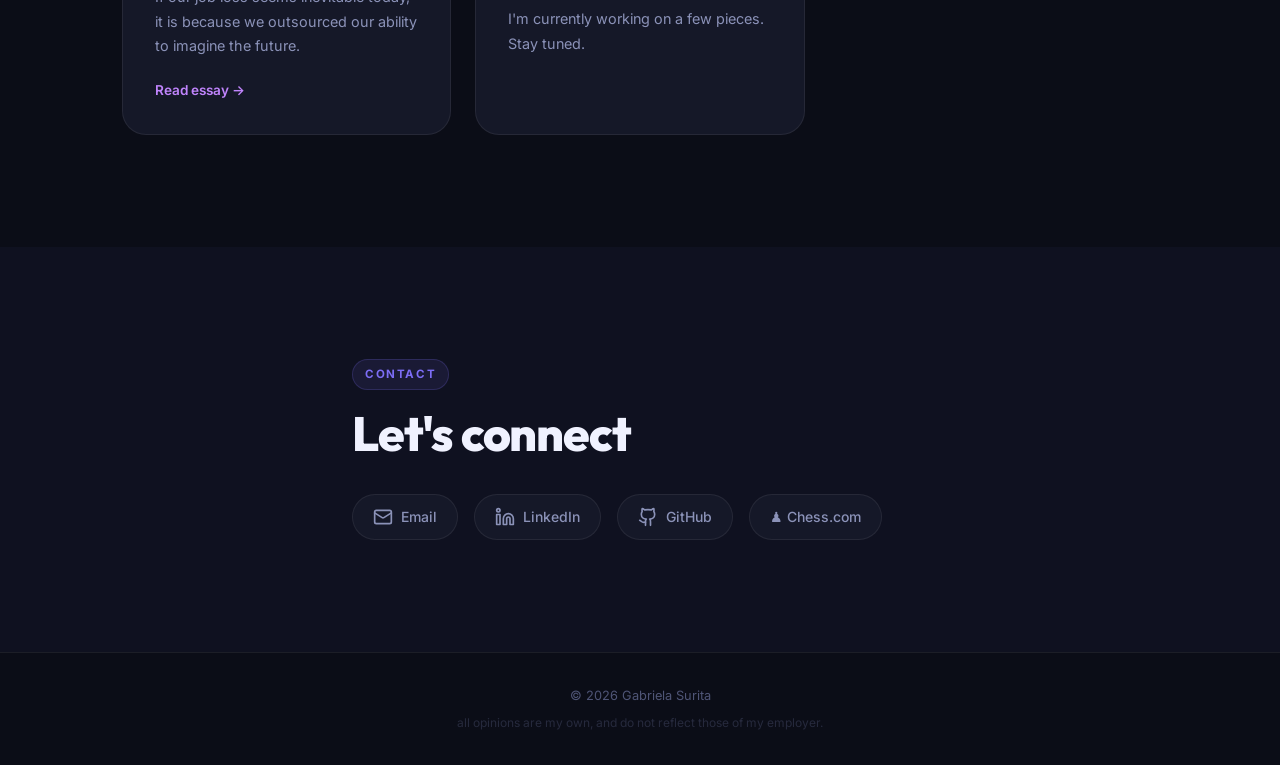
==== commit 7d8e6be5: "remove coming soon" ====
--- a/index.html
+++ b/index.html
@@ -56,13 +56,13 @@
       </p>
       <h1 class="hero-title">
         <span lang="en-uk">Hi, I'm <span class="gradient-text">Gabi</span>.</span>
-        <span lang="pt-br">Olá, eu sou a <span class="gradient-text">Gabi</span>.</span>
+        <span lang="pt-br">Oi! Prazer, <span class="gradient-text">Gabi</span>.</span>
       </h1>
       <p class="hero-subtitle">
         <span lang="en-uk">AI researcher working on AI for code. I care about using AI to <em>empower</em> programmers —
           not replace them.</span>
         <span lang="pt-br">Pesquisadora de IA trabalhando com IA para código. Meu foco é usar IA para <em>empoderar</em>
-          quem programa — e não para substituir essas pessoas.</span>
+          quem programa — sem substituir ninguém.</span>
       </p>
       <div class="hero-cta">
         <a href="#courses" class="btn btn-primary" id="hero-courses-btn">
@@ -209,23 +209,6 @@
             <span lang="pt-br">Ler tutorial →</span>
           </span>
         </a>
-
-        <!-- Placeholder card -->
-        <div class="course-card course-card-coming" id="course-coming-1">
-          <div class="course-card-tag course-card-tag-soon">
-            <span lang="en-uk">Coming Soon</span>
-            <span lang="pt-br">Em breve</span>
-          </div>
-          <div class="course-card-icon">🤖</div>
-          <h3 class="course-card-title">
-            <span lang="en-uk">More coming soon</span>
-            <span lang="pt-br">Mais em breve</span>
-          </h3>
-          <p class="course-card-desc">
-            <span lang="en-uk">More courses are on the way. Stay tuned.</span>
-            <span lang="pt-br">Mais cursos estão a caminho. Fique de olho.</span>
-          </p>
-        </div>
 
       </div>
     </div>
